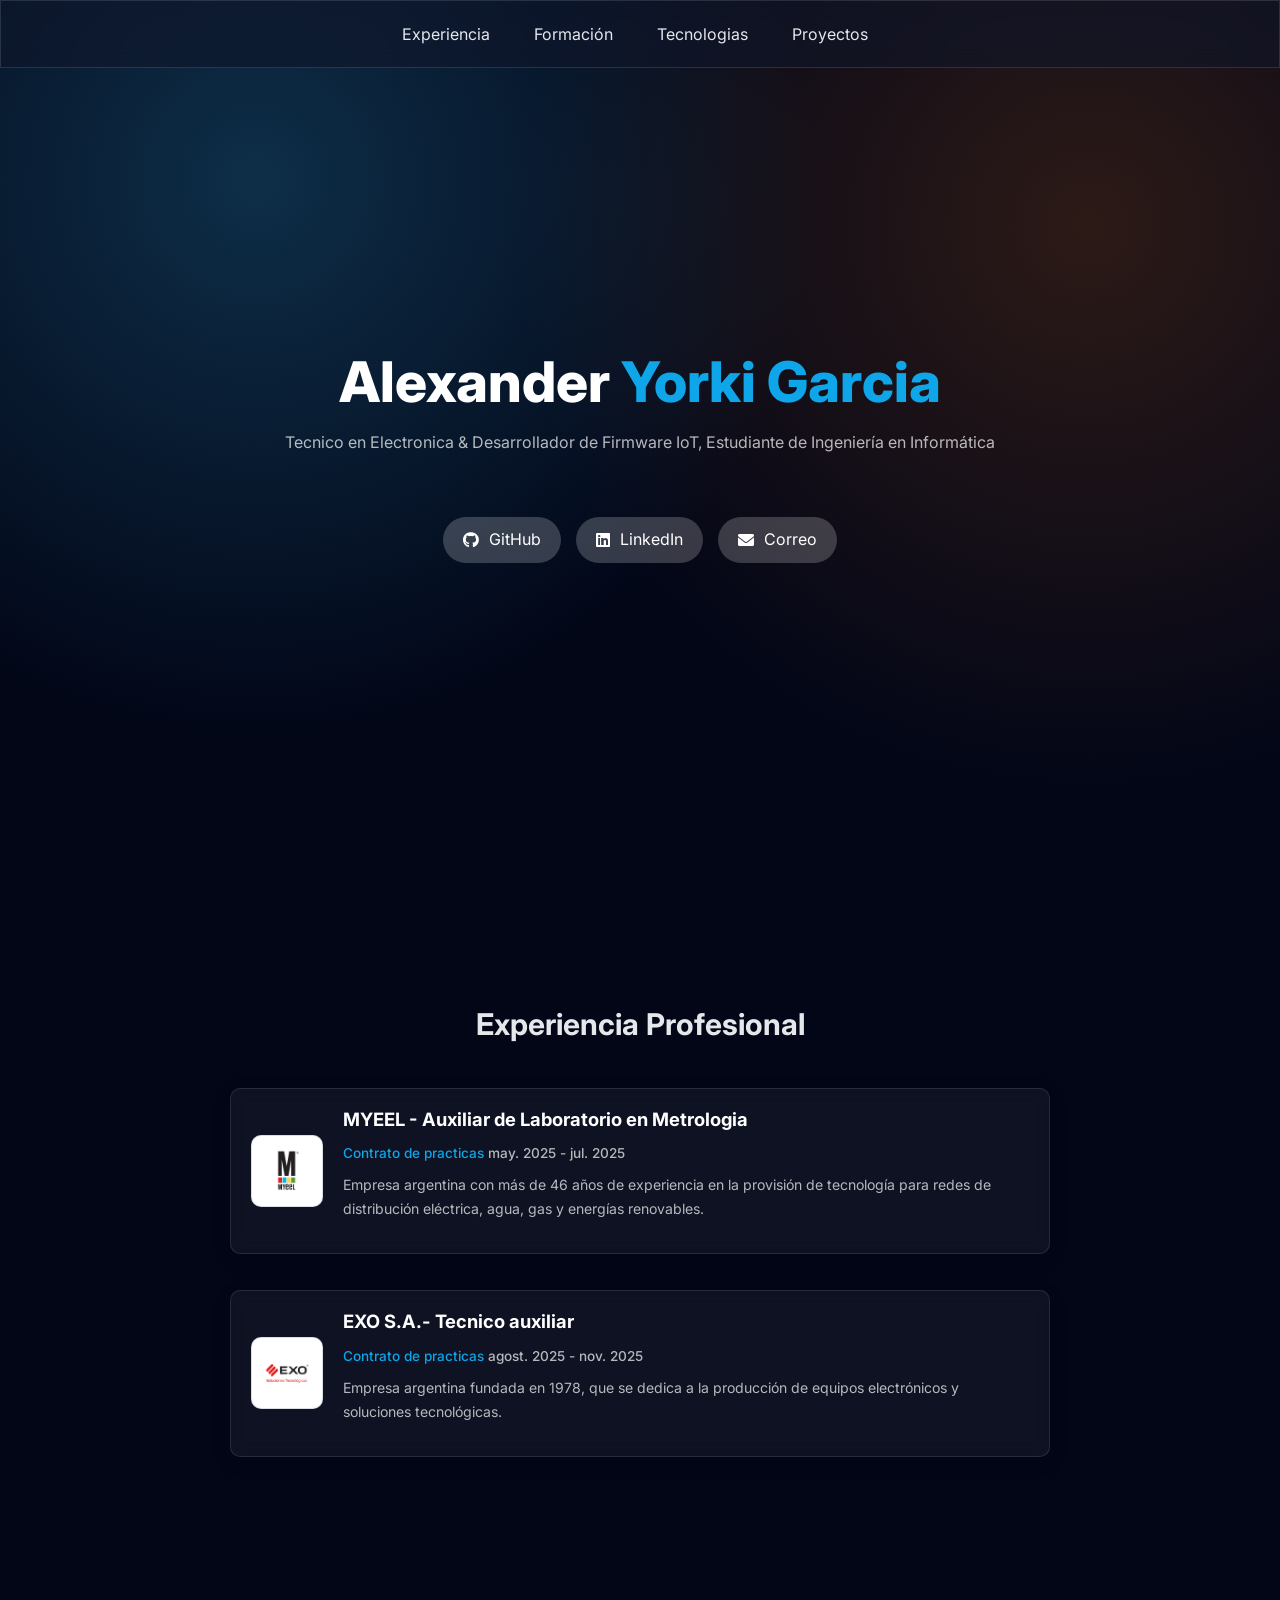
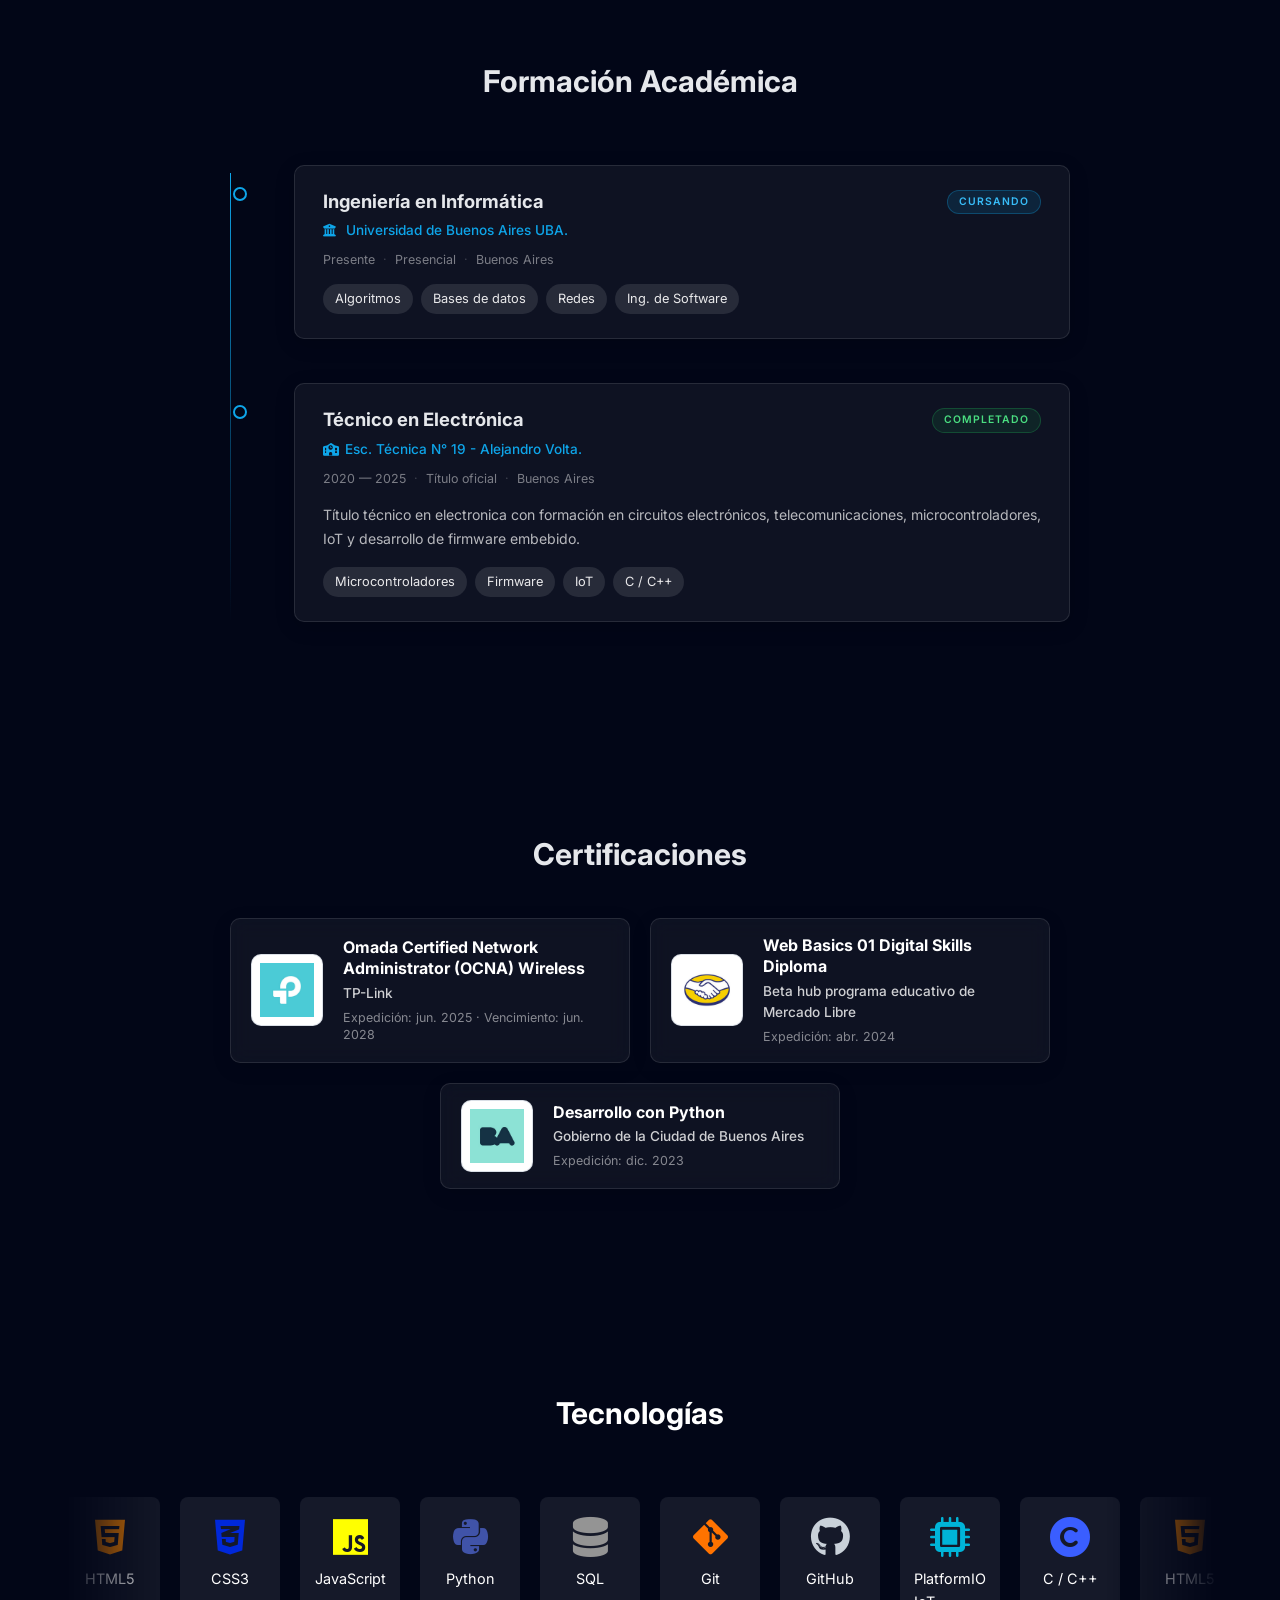
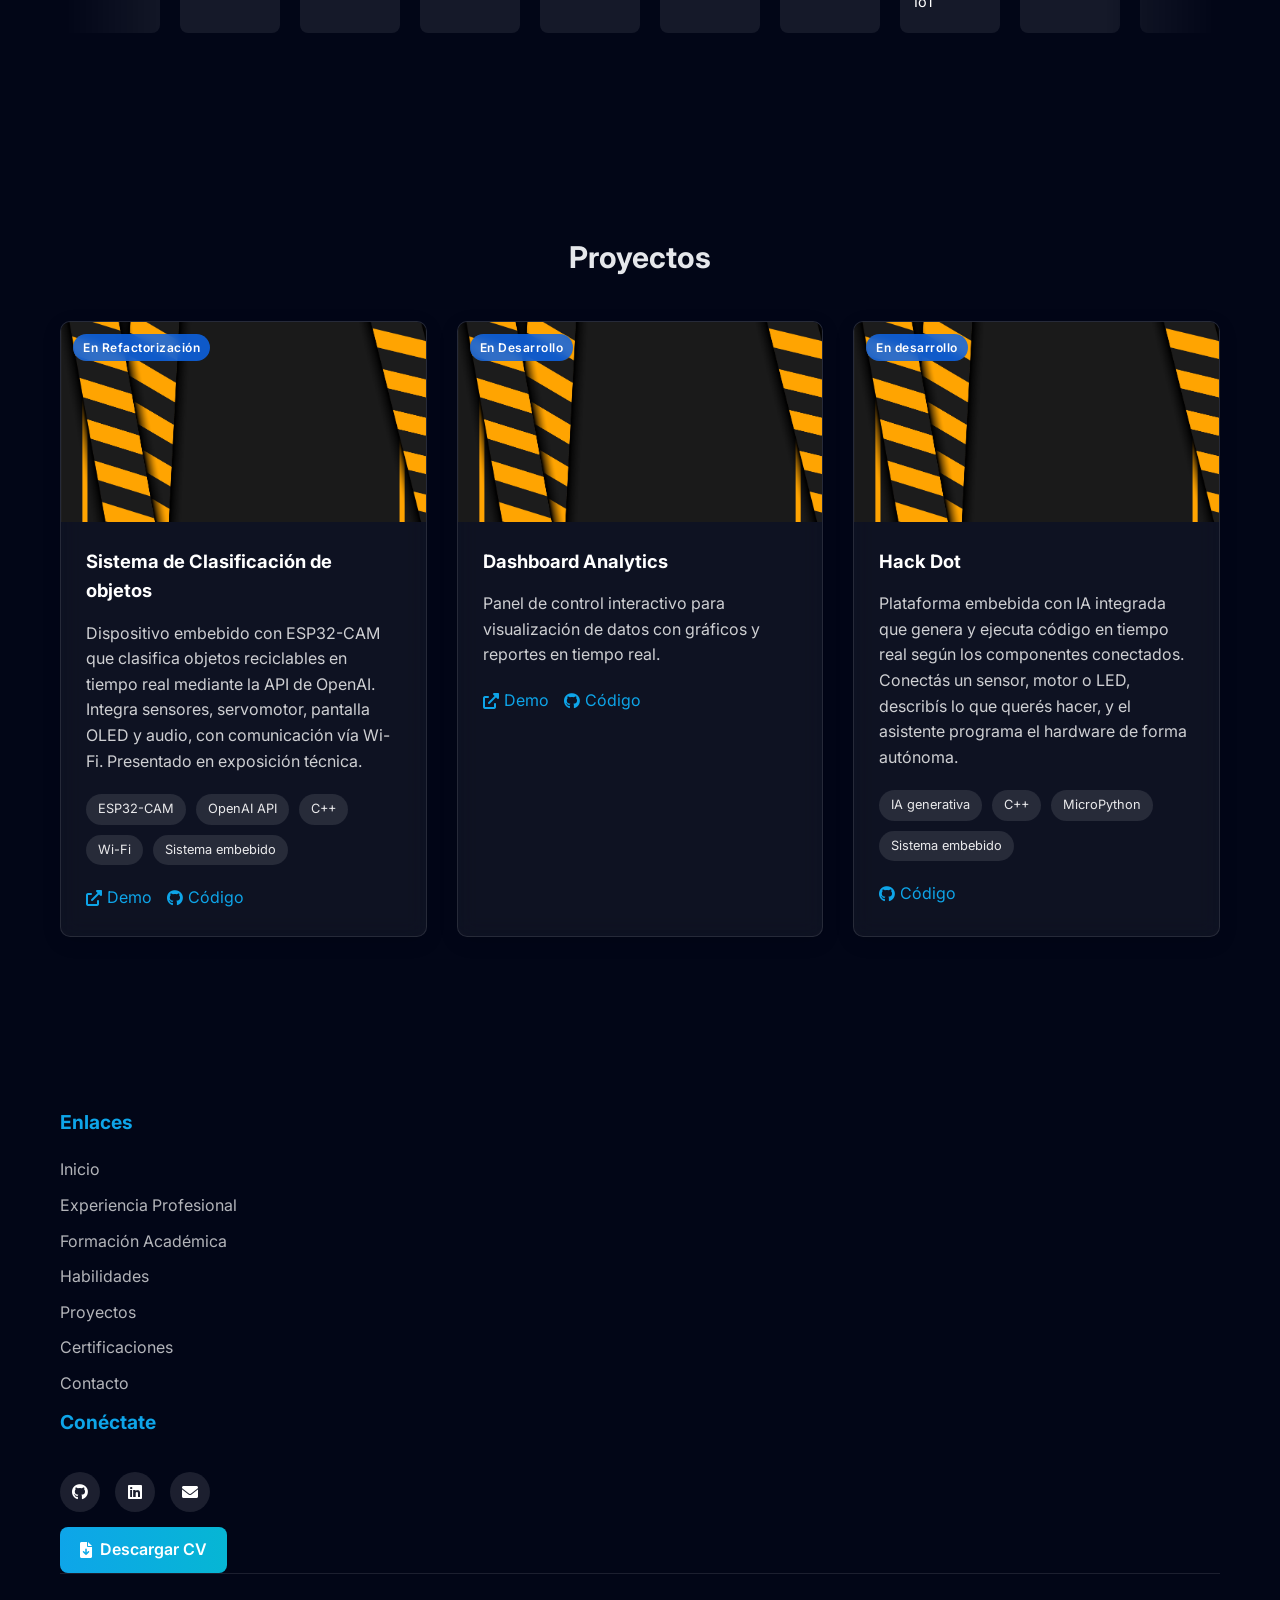
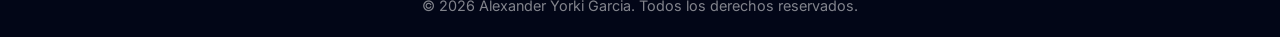
==== index.html @ 64f97de4 "Remove commented sections in index.html for cleaner code and improved readability." ====
<!DOCTYPE html>
<html lang="es">

<head>
  <meta charset="utf-8" />
  <meta name="viewport" content="width=device-width, initial-scale=1.0" />
  <title>Alexander Yorki Garcia</title>
  <link rel="stylesheet" href="css/Mein.css" />
  <link rel="stylesheet" href="css/normalize.css" />
  <link href="https://fonts.googleapis.com/css2?family=Inter:wght@300;400;500;600;700&family=JetBrains+Mono:wght@400;500;600&display=swap" rel="stylesheet">
  <link rel="stylesheet" href="https://cdnjs.cloudflare.com/ajax/libs/font-awesome/6.0.0/css/all.min.css">
  <meta name="google-site-verification" content="d2Z-5Xb4C2THT92jO-AqghuwB_zcx8GtLRvj6yb76KU" />

</head>

<script>
  function abrirModal(pdfUrl) {
    const modal = document.getElementById('certificado__modal');
    const iframe = document.getElementById('modal__iframe');
    iframe.src = pdfUrl;
    modal.classList.add('activo');
    document.body.style.overflow = 'hidden'; // evita scroll de fondo
  }

  function abrirModal(pdfUrl) {
  window.open(pdfUrl, '_blank');
}

  // Cerrar con la tecla Escape
  document.addEventListener('keydown', (e) => {
    if (e.key === 'Escape') cerrarModal();
  });
</script>

<body>
  <header>
    <nav class="botones-principales">
      <a href="#experiencia-profesional" class="bf" id="Bton2"><i class=""></i>Experiencia</a>
      <a href="#formacion-academica" class="bf" id="Bton2"><i class=""></i>Formación</a>
      <a href="#Tecnologias" class="bf" id="Bton3"><i class=""></i>Tecnologias</a>
      <a href="#proyectos" class="bf" id="Bton4"><i class=""></i>Proyectos</a>
    </nav>
  </header>

  <main>
    <section id="inicio">
      <div class="inicio__div">
        <h1 class="inicio__h1">
          Alexander<span style="color: #0ea5e9;"> Yorki Garcia</span>
        </h1>
        <p class="inicio__p">
          Tecnico en Electronica & Desarrollador de Firmware IoT, Estudiante de Ingeniería en Informática
        </p>
      </div>

      <div class="social">
        <a href="https://goo.su/quf7j1L" target="_blank" class="social-btn"><i class="fab fa-github"></i> GitHub</a>
        <a href="https://www.linkedin.com/in/alexanderyk?utm_source=share&utm_campaign=share_via&utm_content=profile&utm_medium=ios_app" target="_blank" class="social-btn"><i class="fab fa-linkedin"></i> LinkedIn</a>
        <a href="mailto:alexanderyorki@icloud.com" class="social-btn"><i class="fas fa-envelope"></i> Correo</a>
      </div>
    </section>

    <section id="experiencia-profesional" class="seccion">
      <div class="experiencia-profesional__div">
        <h2 class="experiencia-profesional__h2">Experiencia Profesional</h2>

        <div class="experiencia-profesional__cards">
          <article class="experiencia-profesional__card">
            <div class="experiencia-profesional__cardFoto">
              <img class="experiencia-profesional__cardImg" src="img/myeel_logo_vidriera_pyme.webp" alt="Logo de MYEEL">
            </div>
            <div class="experiencia-profesional__cardInfo">
              <h3 class="experiencia-profesional__cardNombre">MYEEL - Auxiliar de Laboratorio en Metrologia</h3>
              <p class="experiencia-profesional__cardFecha"><span style="color: #0ea5e9;">Contrato de practicas</span> may. 2025 - jul. 2025</p>
              <p class="experiencia-profesional__p"> Empresa argentina con más de 46 años de experiencia en la provisión de tecnología para redes de distribución eléctrica, agua, gas y energías renovables.</p>
            </div>
          </article>

          <article class="experiencia-profesional__card">
            <div class="experiencia-profesional__cardFoto">
              <img class="experiencia-profesional__cardImg" src="img/Exo.jpg" alt="Logo de EXO">
            </div>
            <div class="experiencia-profesional__cardInfo">
              <h3 class="experiencia-profesional__cardNombre">EXO S.A.- Tecnico auxiliar</h3>
              <p class="experiencia-profesional__cardFecha"><span style="color: #0ea5e9;">Contrato de practicas</span> agost. 2025 - nov. 2025</p>
              <p class="experiencia-profesional__p">Empresa argentina fundada en 1978, que se dedica a la producción de equipos electrónicos y soluciones tecnológicas.</p>
            </div>
          </article>
        </div>
      </div>
    </section>

    <!-- ── FORMACIÓN ACADÉMICA ── -->
    <section id="formacion-academica" class="seccion">
      <div class="container">
        <h2 class="formacion__h2">Formación Académica</h2>

        <div class="formacion__timeline">

          <article class="formacion__card">
            <div class="formacion__dot-col">
              <div class="formacion__dot"></div>
            </div>
            <div class="formacion__content">
              <div class="formacion__header">
                <h3 class="formacion__titulo">Ingeniería en Informática</h3>
                <span class="formacion__badge formacion__badge--cursando">Cursando</span>
              </div>
              <p class="formacion__institucion"><i class="fas fa-university"></i> Universidad de Buenos Aires UBA.</p>
              <div class="formacion__meta">
                <span>Presente</span>
                <span>Presencial</span>
                <span>Buenos Aires</span>
              </div>
  
              <div class="formacion__tags">
                <span class="tag">Algoritmos</span>
                <span class="tag">Bases de datos</span>
                <span class="tag">Redes</span>
                <span class="tag">Ing. de Software</span>
              </div>
            </div>
          </article>

          <article class="formacion__card">
            <div class="formacion__dot-col">
              <div class="formacion__dot"></div>
            </div>
            <div class="formacion__content">
              <div class="formacion__header">
                <h3 class="formacion__titulo">Técnico en Electrónica</h3>
                <span class="formacion__badge formacion__badge--completado">Completado</span>
              </div>
              <p class="formacion__institucion"><i class="fas fa-school"></i>Esc. Técnica N° 19 - Alejandro Volta.</p>
              <div class="formacion__meta">
                <span>2020 — 2025</span>
                <span>Título oficial</span>
                <span>Buenos Aires</span>
              </div>
              <p class="formacion__descripcion">
                Título técnico en electronica con formación en circuitos electrónicos, telecomunicaciones, microcontroladores, IoT y desarrollo de firmware embebido.
              </p>
              <div class="formacion__tags">
                <span class="tag">Microcontroladores</span>
                <span class="tag">Firmware</span>
                <span class="tag">IoT</span>
                <span class="tag">C / C++</span>
              </div>
            </div>
          </article>

        </div>
      </div>
    </section>
    
<section id="certificaciones" class="seccion">
  <div class="container">
    <h2 class="certificaciones__h2">Certificaciones</h2>
    <div class="certificaciones__cards">

      <article id="certificacion__card-1" class="certificaciones__card" onclick="abrirModal('pdfs/Omada_Certificate_Template_A4_OCNA_Wireless_Alexander_Yorki_Garcia.pdf')">
        <div class="certificacion__overlay">
          <span>Ver certificado</span>
        </div>
        <div class="certificacion__cardFoto">
          <img class="certificaciones__cardImg" src="pngs\tp-link.png" alt="Logo TP-Link">
          
        </div>
        <div class="certificaciones__contenido">
          <h3>Omada Certified Network Administrator (OCNA) Wireless</h3>
          <p>TP-Link</p>
          <span>Expedición: jun. 2025 · Vencimiento: jun. 2028</span>
        </div>
      </article>

      <article id="certificacion__card-2" class="certificaciones__card" onclick="abrirModal('pdfs/Alexander_Yorki_Garcia.pdf')">
        <div class="certificacion__overlay">
          <span>Ver certificado</span>
        </div>
        
        <div class="certificacion__cardFoto">
          <img class="certificaciones__cardImg" src="pngs\mercado-libre-argentina.png" alt="Logo de Mercado Libre">
          
        </div>
        <div class="certificaciones__contenido">
          <h3>Web Basics 01 Digital Skills Diploma</h3>
          <p>Beta hub programa educativo de Mercado Libre</p>
          <span>Expedición: abr. 2024</span>
        </div>
      </article>

      <article id="certificacion__card-3" class="certificaciones__card" onclick="abrirModal('pdfs/Certificado_AP.pdf')">
        <div class="certificacion__overlay">
          <span>Ver certificado</span>
        </div>
        <div class="certificacion__cardFoto" >
          <img class="certificaciones__cardImg" src="pngs\buenos-aires-city-government.png" alt="Logo de Mercado Libre">
        </div>
        <div class="certificaciones__contenido">
          <h3>Desarrollo con Python</h3>
          <p>Gobierno de la Ciudad de Buenos Aires</p>
          <span>Expedición: dic. 2023</span>
        </div>
      </article>

    </div>
  </div>
</section>

<div id="certificado__modal" class="modal" onclick="cerrarModal(event)">
  <div class="modal__contenido">
    <button class="modal__cerrar" onclick="cerrarModal()">✕</button>
    <iframe id="modal__iframe" src="" frameborder="0"></iframe>
  </div>
</div>


<section id="Tecnologias" class="seccion">
  <div class="contenedor-Habilidades">
    <div class="div_h2">
      <h2 class="Habilidades_h2">Tecnologías</h2>
    </div>
    <div class="skills-track-wrapper">
      <div class="skills-container-items">

        <div class="skill-item"><i class="fab fa-html5" id="HTML5"></i><span>HTML5</span></div>
        <div class="skill-item"><i class="fab fa-css3-alt" id="CSS"></i><span>CSS3</span></div>
        <div class="skill-item"><i class="fab fa-js" id="JS"></i><span>JavaScript</span></div>
        <div class="skill-item"><i class="fab fa-python" id="PY"></i><span>Python</span></div>
        <div class="skill-item"><i class="fas fa-database" id="SQL"></i><span>SQL</span></div>
        <div class="skill-item"><i class="fab fa-git-alt" id="GIT"></i><span>Git</span></div>
        <div class="skill-item"><i class="fab fa-github" id="GITH"></i><span>GitHub</span></div>
        <div class="skill-item"><i class="fas fa-microchip" id="ARD"></i><span>PlatformIO IoT</span></div>
        <div class="skill-item"><i class="fas fa-copyright" id="C"></i><span>C / C++</span></div>

        <div class="skill-item"><i class="fab fa-html5" id="HTML5-2"></i><span>HTML5</span></div>
        <div class="skill-item"><i class="fab fa-css3-alt" id="CSS-2"></i><span>CSS3</span></div>
        <div class="skill-item"><i class="fab fa-js" id="JS-2"></i><span>JavaScript</span></div>
        <div class="skill-item"><i class="fab fa-python" id="PY-2"></i><span>Python</span></div>
        <div class="skill-item"><i class="fas fa-database" id="SQL-2"></i><span>SQL</span></div>
        <div class="skill-item"><i class="fab fa-git-alt" id="GIT-2"></i><span>Git</span></div>
        <div class="skill-item"><i class="fab fa-github" id="GITH-2"></i><span>GitHub</span></div>
        <div class="skill-item"><i class="fas fa-microchip" id="ARD-2"></i><span>PlatformIO IoT</span></div>
        <div class="skill-item"><i class="fas fa-copyright" id="C-2"></i><span>C / C++</span></div>

      </div>
    </div>
  </div>
</section>

    <section id="proyectos" class="seccion">
      <div class="container">
        <h2 class="proyectos-h2">Proyectos</h2>
        <div class="proyectos-container">
          <article class="proyecto">
            <div class="proyecto-img"><img src="img\25115.jpg" alt="Proyecto 1"><span class="proyecto-badge">En Refactorización</span></div>
            
            <div class="proyecto-content">
              <h3>Sistema de Clasificación de objetos </h3>
              <p>Dispositivo embebido con ESP32-CAM que clasifica objetos reciclables 
                en tiempo real mediante la API de OpenAI. Integra sensores, servomotor, 
                pantalla OLED y audio, con comunicación vía Wi-Fi.
                Presentado en exposición técnica.</p>
                <div class="proyecto-tags">
                  <span class="tag">ESP32-CAM</span>
                  <span class="tag">OpenAI API</span>
                  <span class="tag">C++</span>
                  <span class="tag">Wi-Fi</span>
                  <span class="tag">Sistema embebido</span>
                </div>
              <div class="proyecto-links">
                <a href="#" class="proyecto-link"><i class="fas fa-external-link-alt"></i> Demo</a>
                <a href="#" class="proyecto-link"><i class="fab fa-github"></i> Código</a>
              </div>
            </div>
          </article>

          <article class="proyecto">
            <div class="proyecto-img"><img src="img\25115.jpg" alt="Proyecto 2"><span class="proyecto-badge">En Desarrollo</span></div>
            <div class="proyecto-content">
              <h3>Dashboard Analytics</h3>
              <p>Panel de control interactivo para visualización de datos con gráficos y reportes en tiempo real.</p>
              <div class="proyecto-links">
                <a href="#" class="proyecto-link"><i class="fas fa-external-link-alt"></i> Demo</a>
                <a href="#" class="proyecto-link"><i class="fab fa-github"></i> Código</a>
              </div>
            </div>
          </article>

          <article class="proyecto">
            <div class="proyecto-img">
              <img src="img\25115.jpg" alt="Hacker Dot">
              <span class="proyecto-badge">En desarrollo</span>
            </div>
            <div class="proyecto-content">
              <h3>Hack Dot</h3>
              <p>Plataforma embebida con IA integrada que genera y ejecuta código en tiempo real 
                según los componentes conectados. Conectás un sensor, motor o LED, describís lo 
                que querés hacer, y el asistente programa el hardware de forma autónoma.</p>
              <div class="proyecto-tags">
                <span class="tag">IA generativa</span>
                <span class="tag">C++</span>
                <span class="tag">MicroPython</span>
                <span class="tag">Sistema embebido</span>
              </div>
              <div class="proyecto-links">
                <a href="#" class="proyecto-link"><i class="fab fa-github"></i> Código</a>
              </div>
            </div>
          </article>
        </div>
      </div>
    </section>

    
  </main>

  <footer>
    <div class="container">
      <div class="footer-content">
  
  
        <div class="footer-links">
          <h4>Enlaces</h4>
          <ul>
            <li><a href="#inicio">Inicio</a></li>
            <li><a href="#experiencia-profesional">Experiencia Profesional</a></li>
            <li><a href="#formacion-academica">Formación Académica</a></li>
            <li><a href="#Habilidades">Habilidades</a></li>
            <li><a href="#proyectos">Proyectos</a></li>
            <li><a href="#certificaciones">Certificaciones</a></li>
            <li><a href="#contacto">Contacto</a></li>
          </ul>
        </div>
  
        <div class="footer-social">
          <h4>Conéctate</h4>
          <div class="social-icons">
            <a href="https://goo.su/quf7j1L" target="_blank" title="GitHub">
              <i class="fab fa-github"></i>
            </a>
            <a href="https://www.linkedin.com/in/alexanderyk?utm_source=share&utm_campaign=share_via&utm_content=profile&utm_medium=ios_app" target="_blank" title="LinkedIn">
              <i class="fab fa-linkedin"></i>
            </a>
            <a href="mailto:alexanderyorki@icloud.com" title="Correo">
              <i class="fas fa-envelope"></i>
            </a>
          </div>
          <a href="https://drive.google.com/file/d/1n2QktYLV5cHJup2QIMuU_3jnwhBf7nfP/view?usp=sharing" target="_blank" class="footer-cv-btn">
            <i class="fas fa-file-download"></i> Descargar CV
          </a>
        </div>
  
      </div>
      
  
      <div class="footer-bottom">
        <p>
          &copy; <span id="current-year"></span> Alexander Yorki Garcia. 
          Todos los derechos reservados.
        </p>
      </div>
    </div>
  </footer>
  
  <script>
    document.getElementById('current-year').textContent = new Date().getFullYear();
  </script>
---- css/Mein.css ----
@import url('General.css');
@import url('botonesP.css');
@import url('header.css');
@import url('Inicio.css');
@import url('ExperienciaProfesional.css');
@import url('FormacionAcademica.css');
@import url('Habilidades.css');
@import url('Proyectos.css');
@import url('Contacto.css');
@import url('footer.css');
@import url('Certificaciones.css');
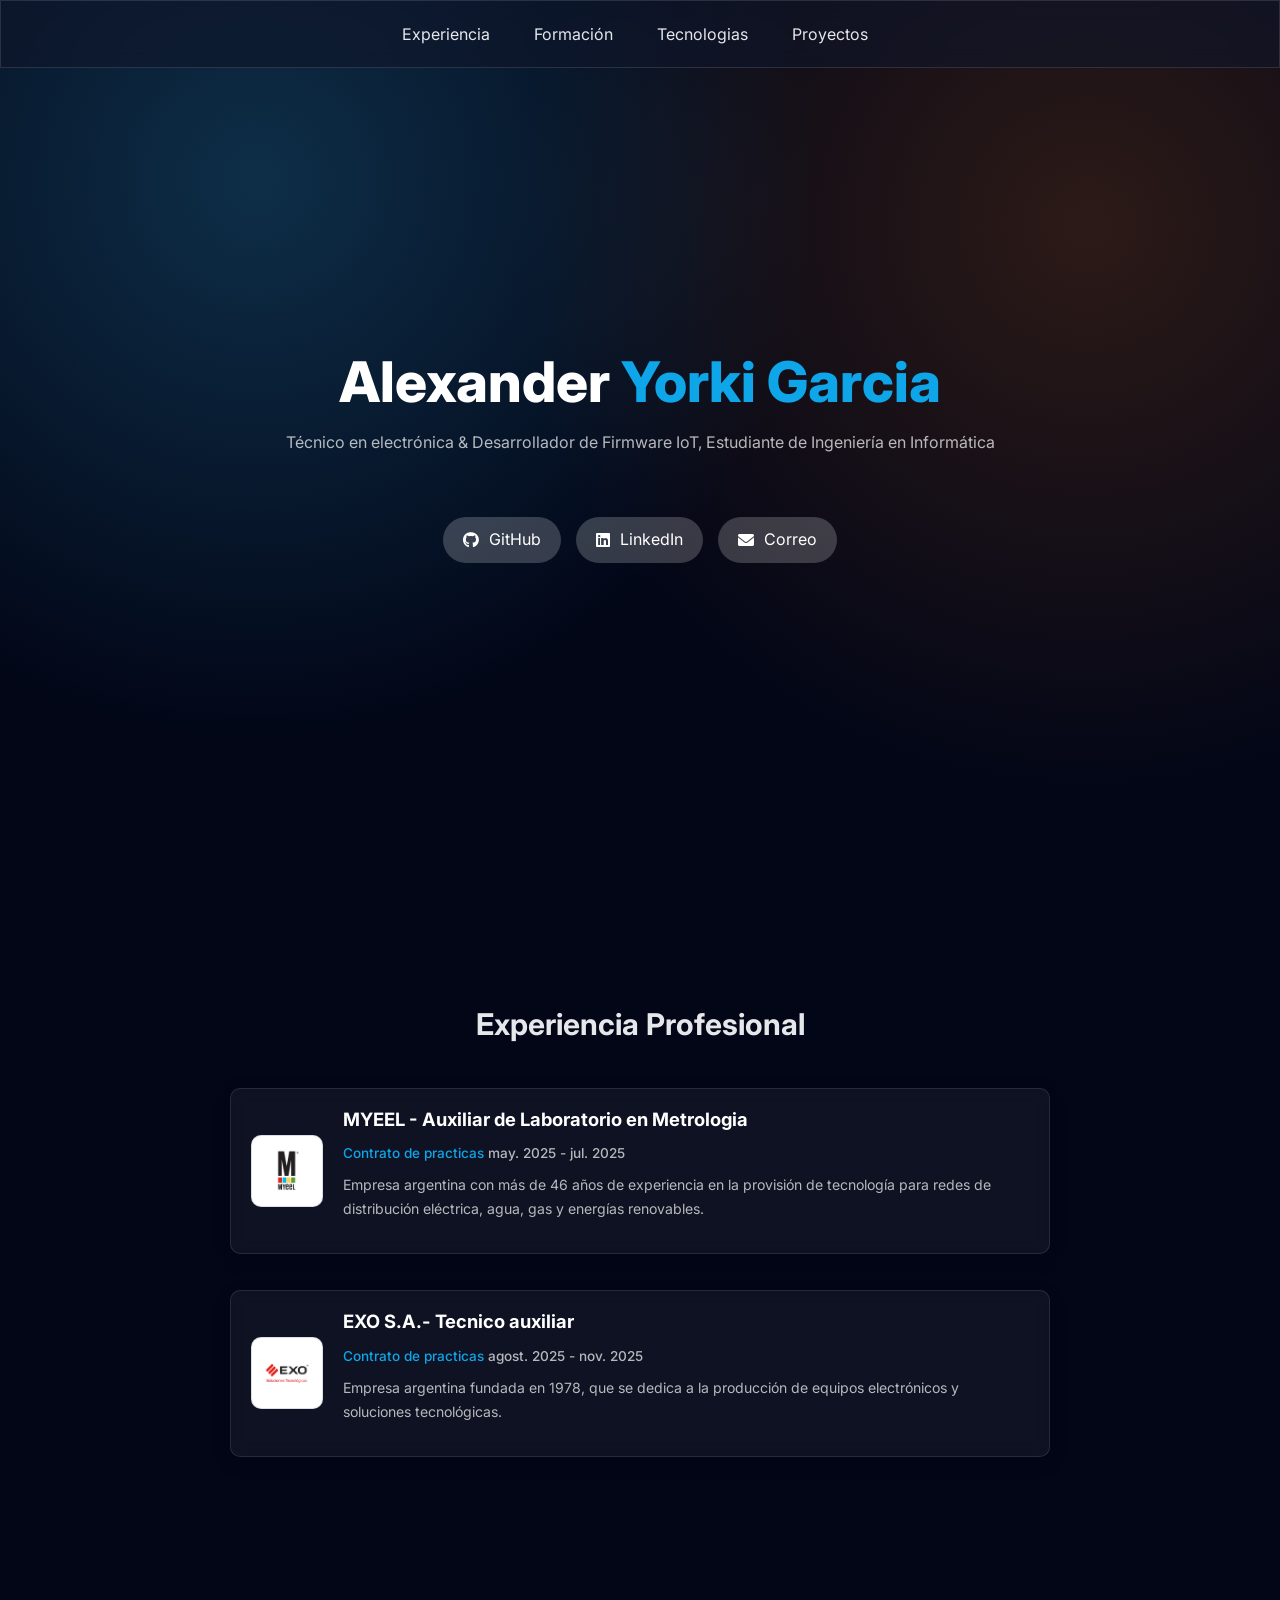
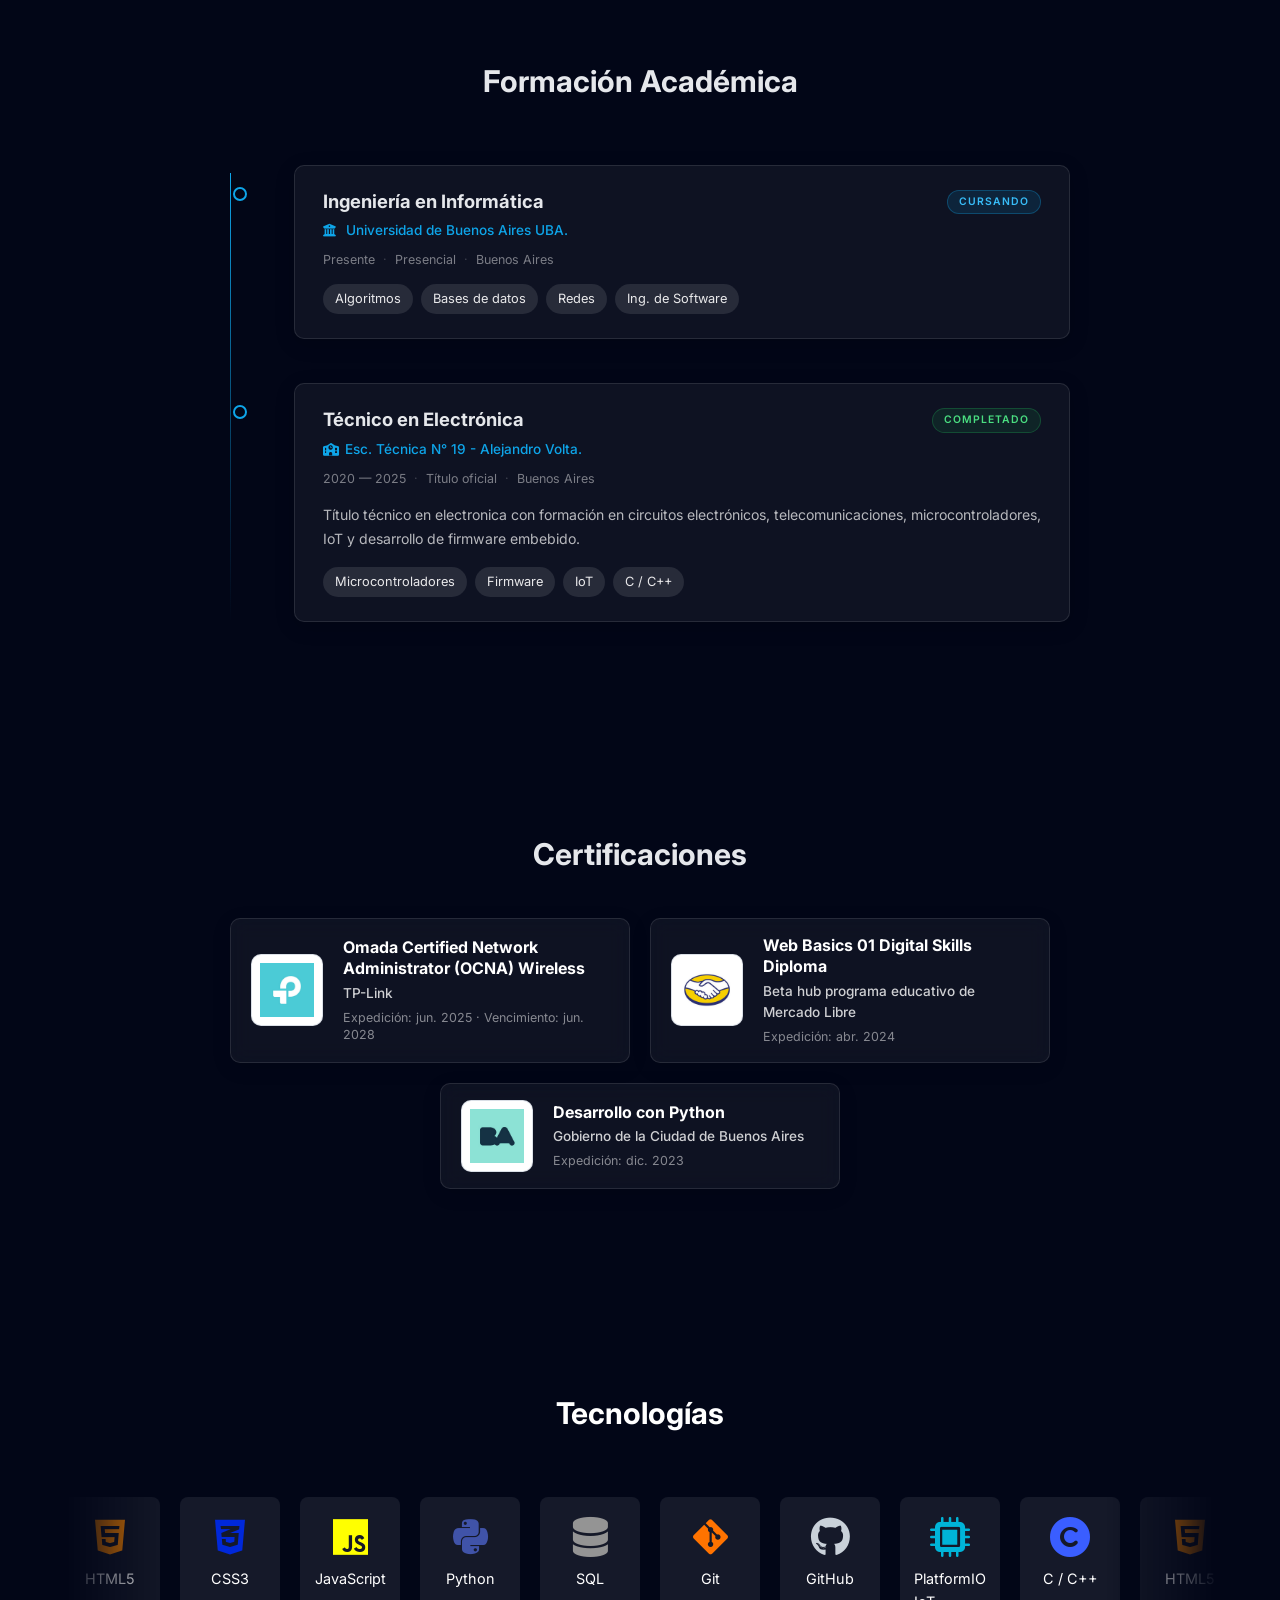
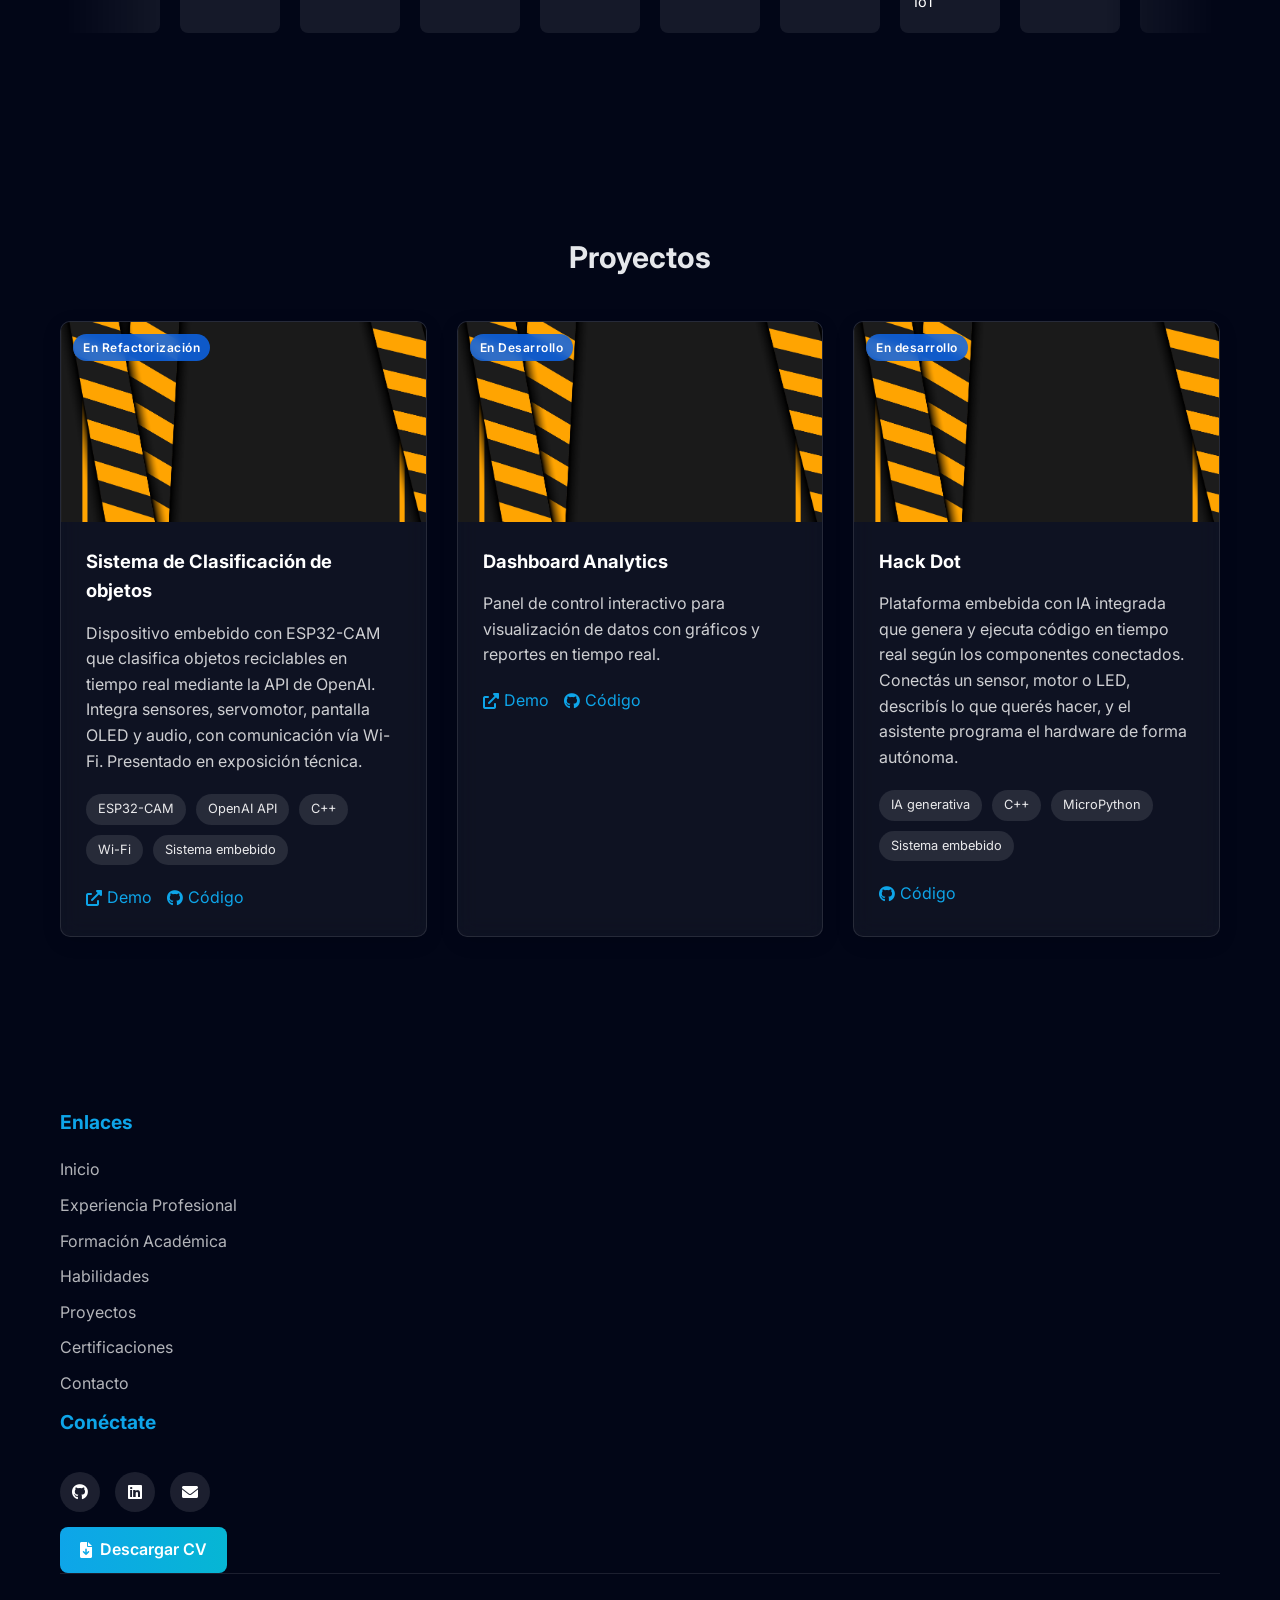
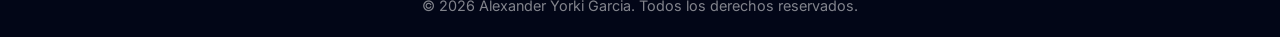
==== commit 1ef22e53: "Correct spelling of "Técnico" and "electrónica" in index.html for improved accuracy and professional" ====
--- a/index.html
+++ b/index.html
@@ -49,7 +49,7 @@
           Alexander<span style="color: #0ea5e9;"> Yorki Garcia</span>
         </h1>
         <p class="inicio__p">
-          Tecnico en Electronica & Desarrollador de Firmware IoT, Estudiante de Ingeniería en Informática
+          Técnico en electrónica & Desarrollador de Firmware IoT, Estudiante de Ingeniería en Informática
         </p>
       </div>
 
@@ -90,7 +90,6 @@
       </div>
     </section>
 
-    <!-- ── FORMACIÓN ACADÉMICA ── -->
     <section id="formacion-academica" class="seccion">
       <div class="container">
         <h2 class="formacion__h2">Formación Académica</h2>
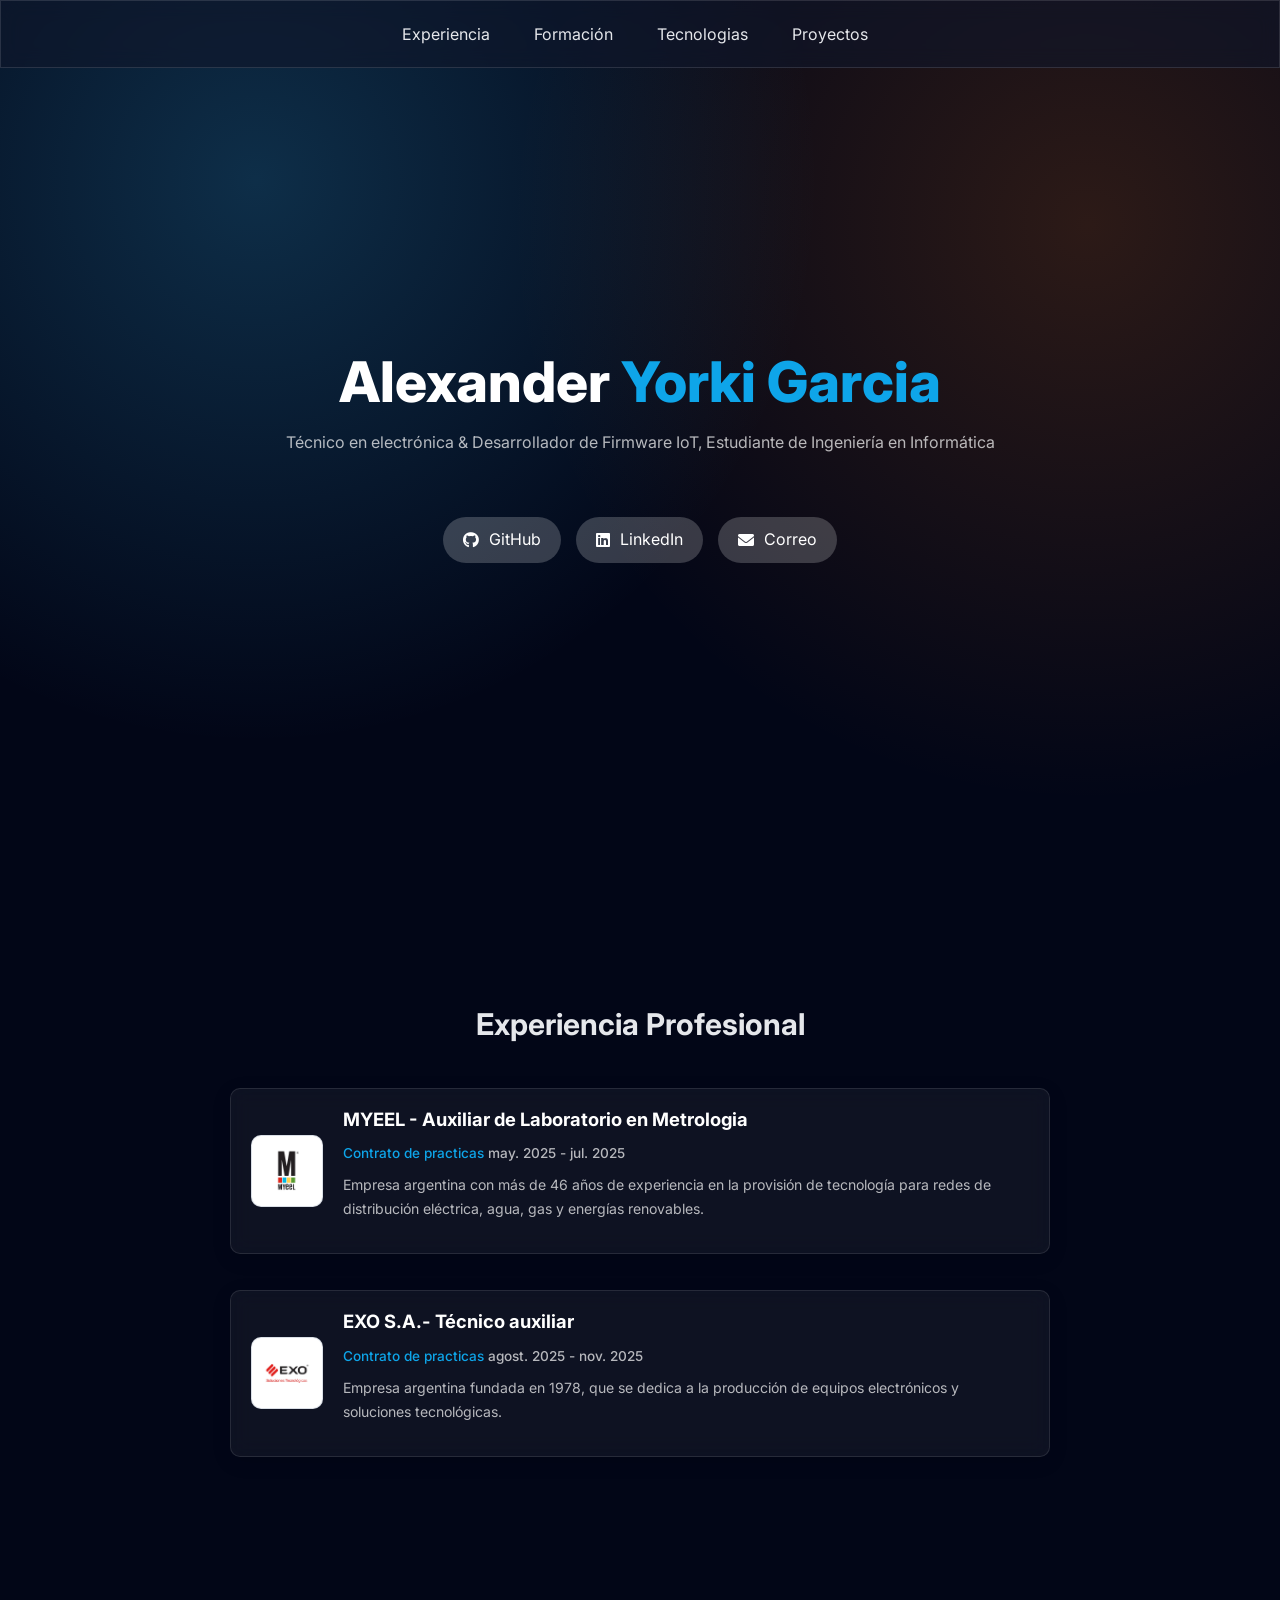
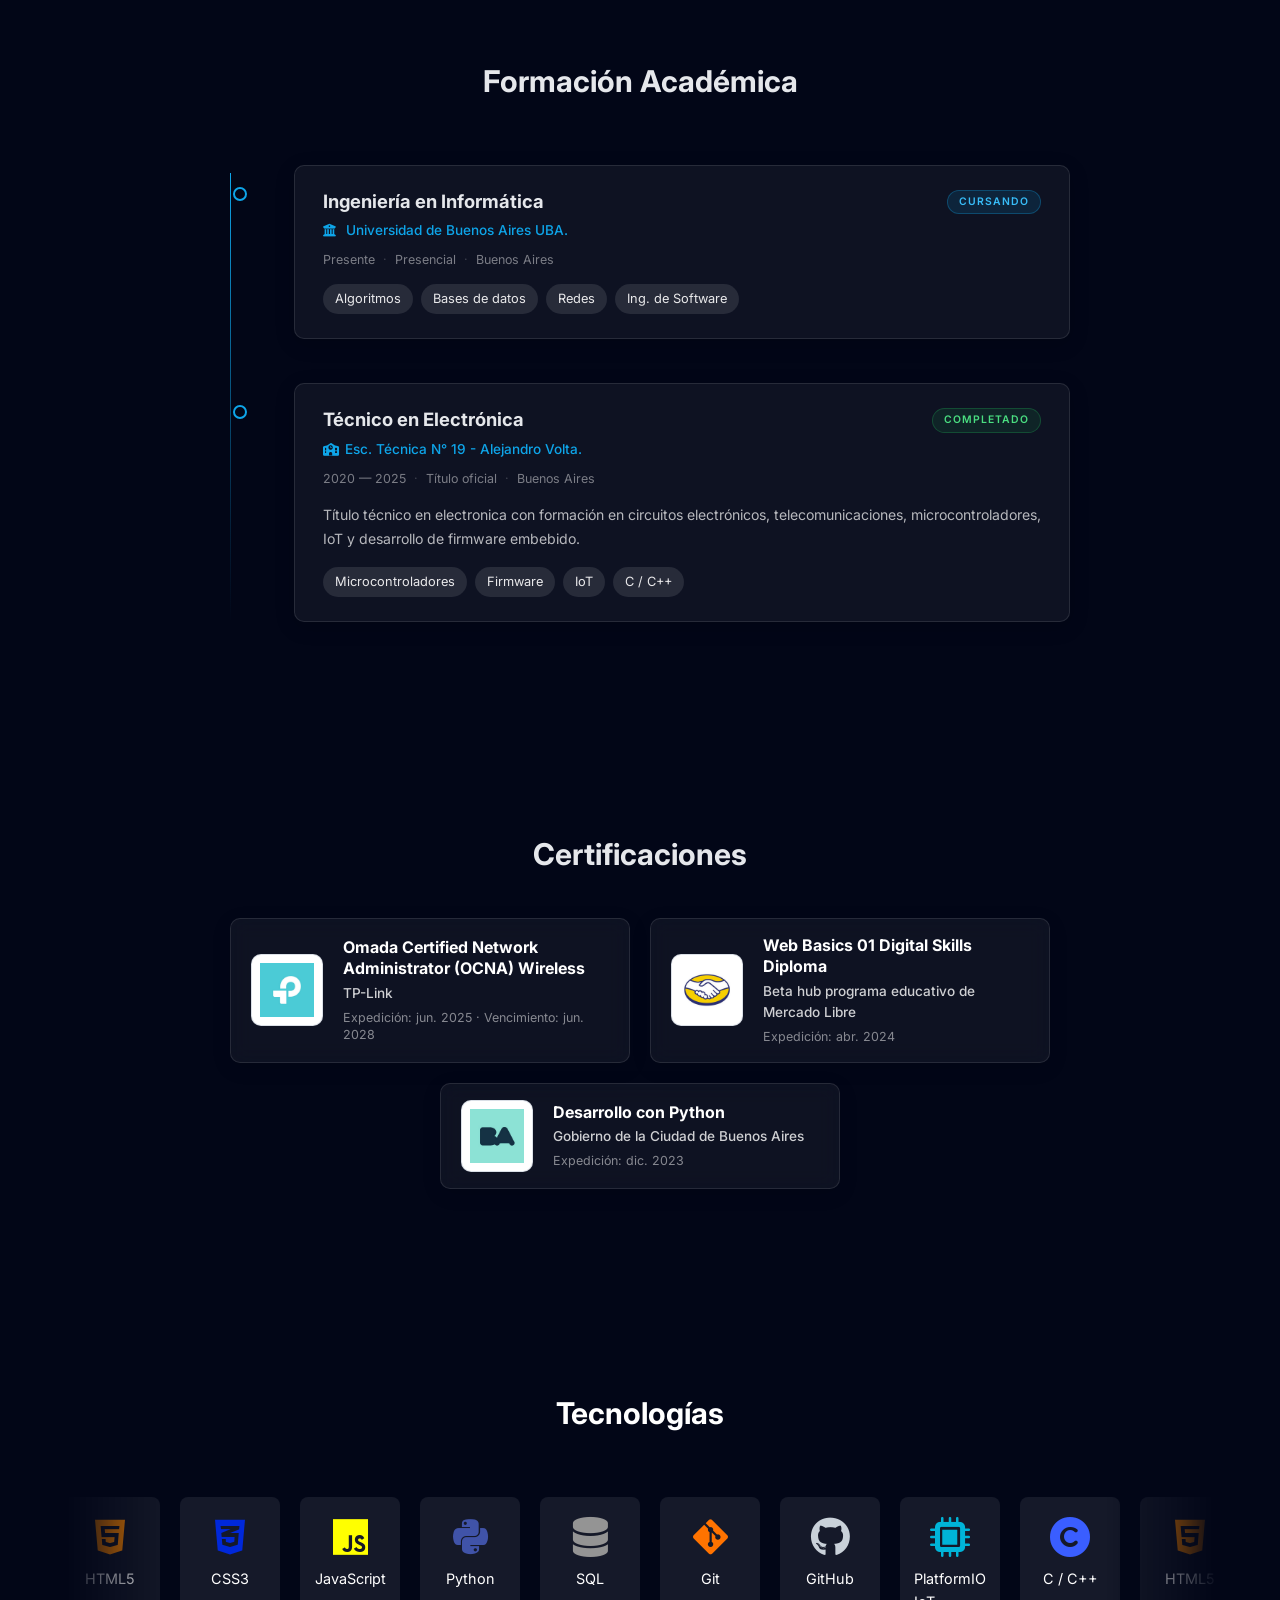
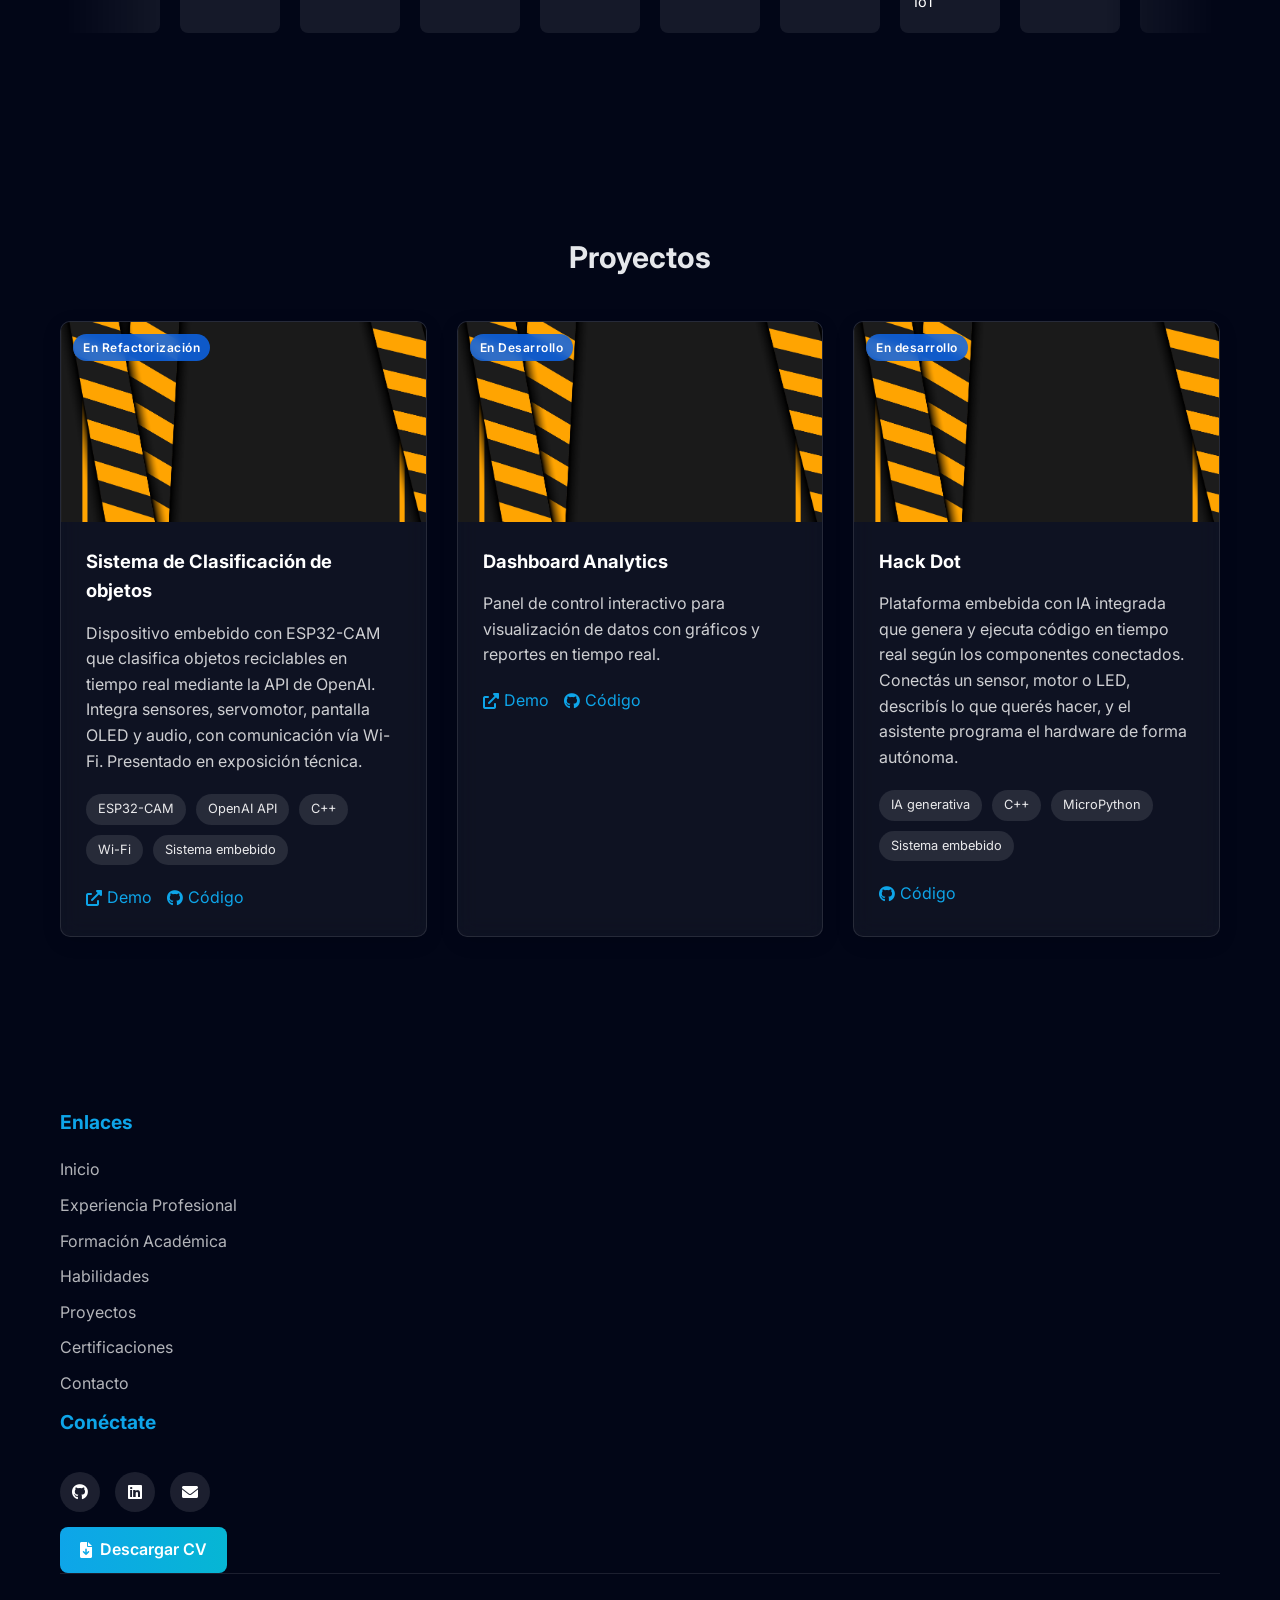
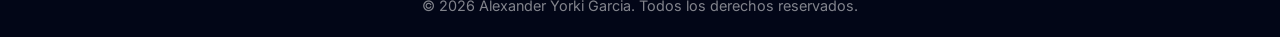
==== commit 10b744c0: "Correct spelling of "Técnico auxiliar" in index.html for consistency and professionalism." ====
--- a/index.html
+++ b/index.html
@@ -81,7 +81,7 @@
               <img class="experiencia-profesional__cardImg" src="img/Exo.jpg" alt="Logo de EXO">
             </div>
             <div class="experiencia-profesional__cardInfo">
-              <h3 class="experiencia-profesional__cardNombre">EXO S.A.- Tecnico auxiliar</h3>
+              <h3 class="experiencia-profesional__cardNombre">EXO S.A.- Técnico auxiliar</h3>
               <p class="experiencia-profesional__cardFecha"><span style="color: #0ea5e9;">Contrato de practicas</span> agost. 2025 - nov. 2025</p>
               <p class="experiencia-profesional__p">Empresa argentina fundada en 1978, que se dedica a la producción de equipos electrónicos y soluciones tecnológicas.</p>
             </div>
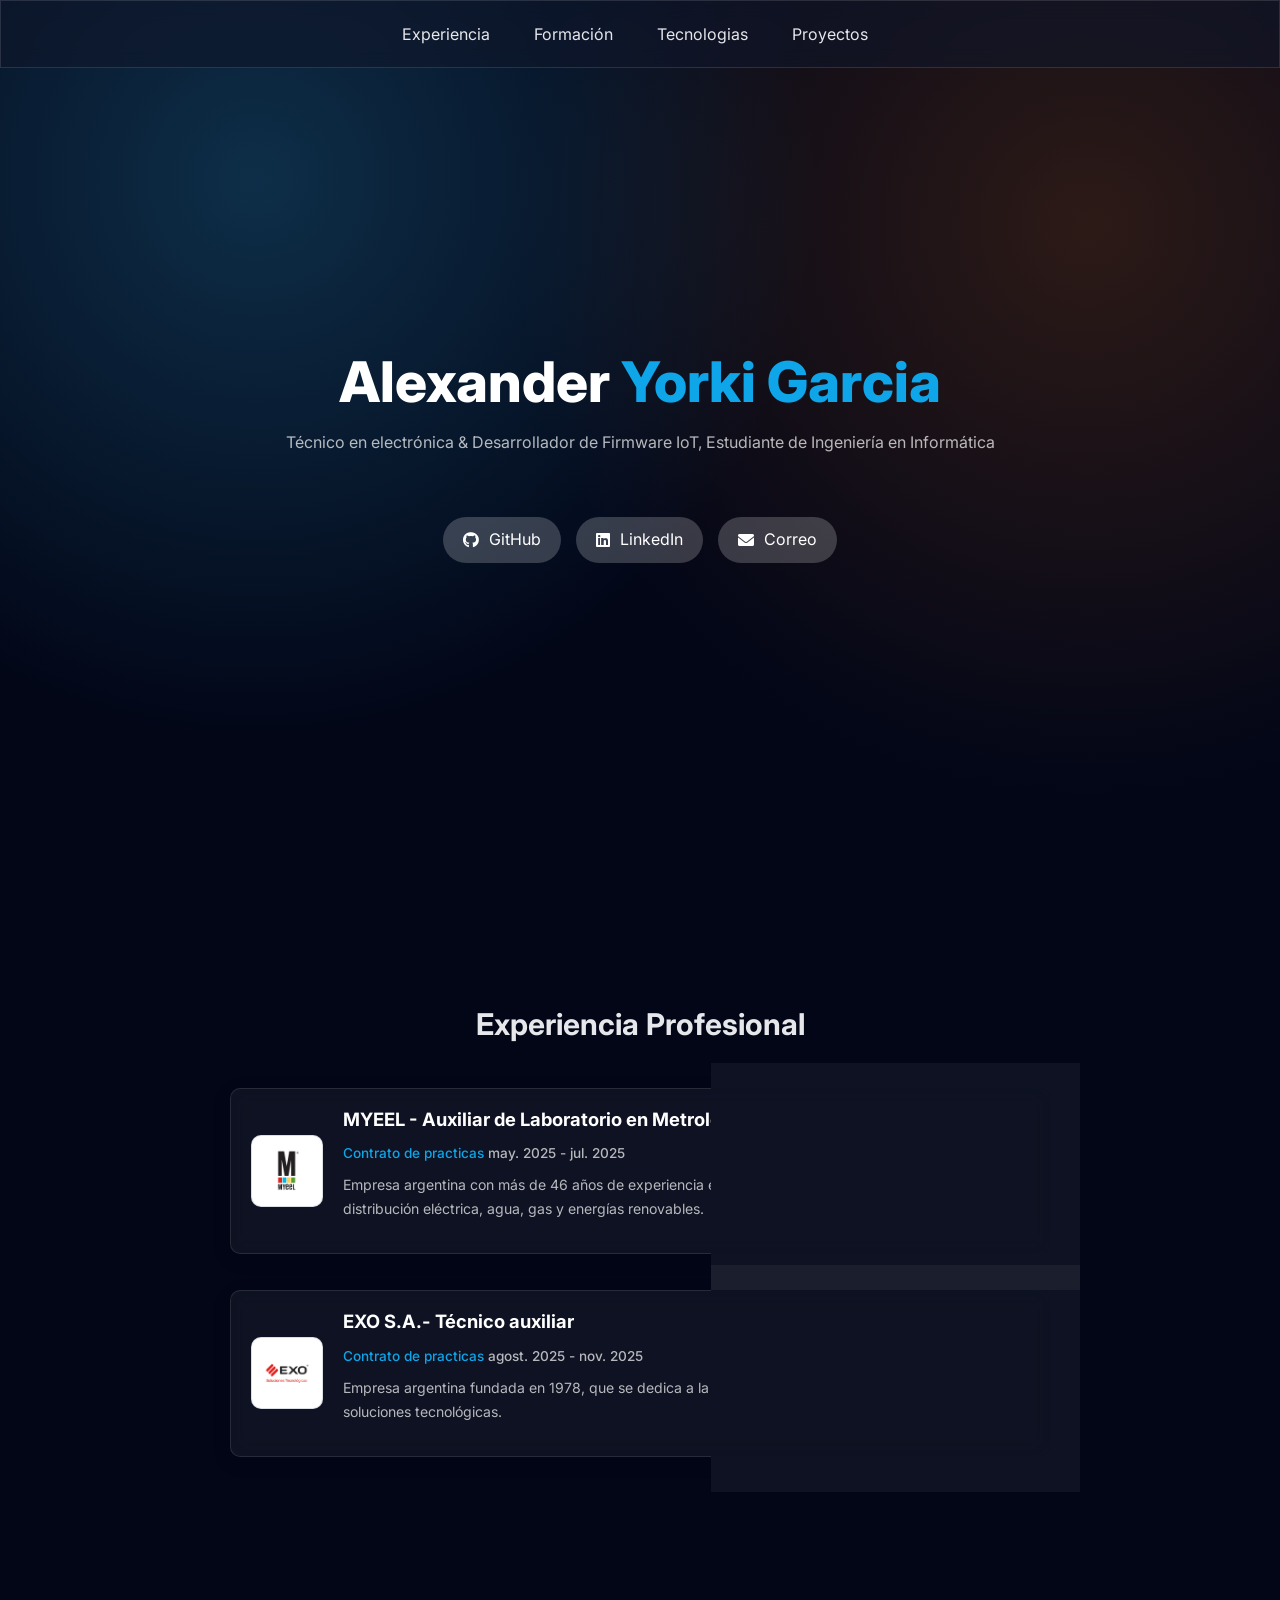
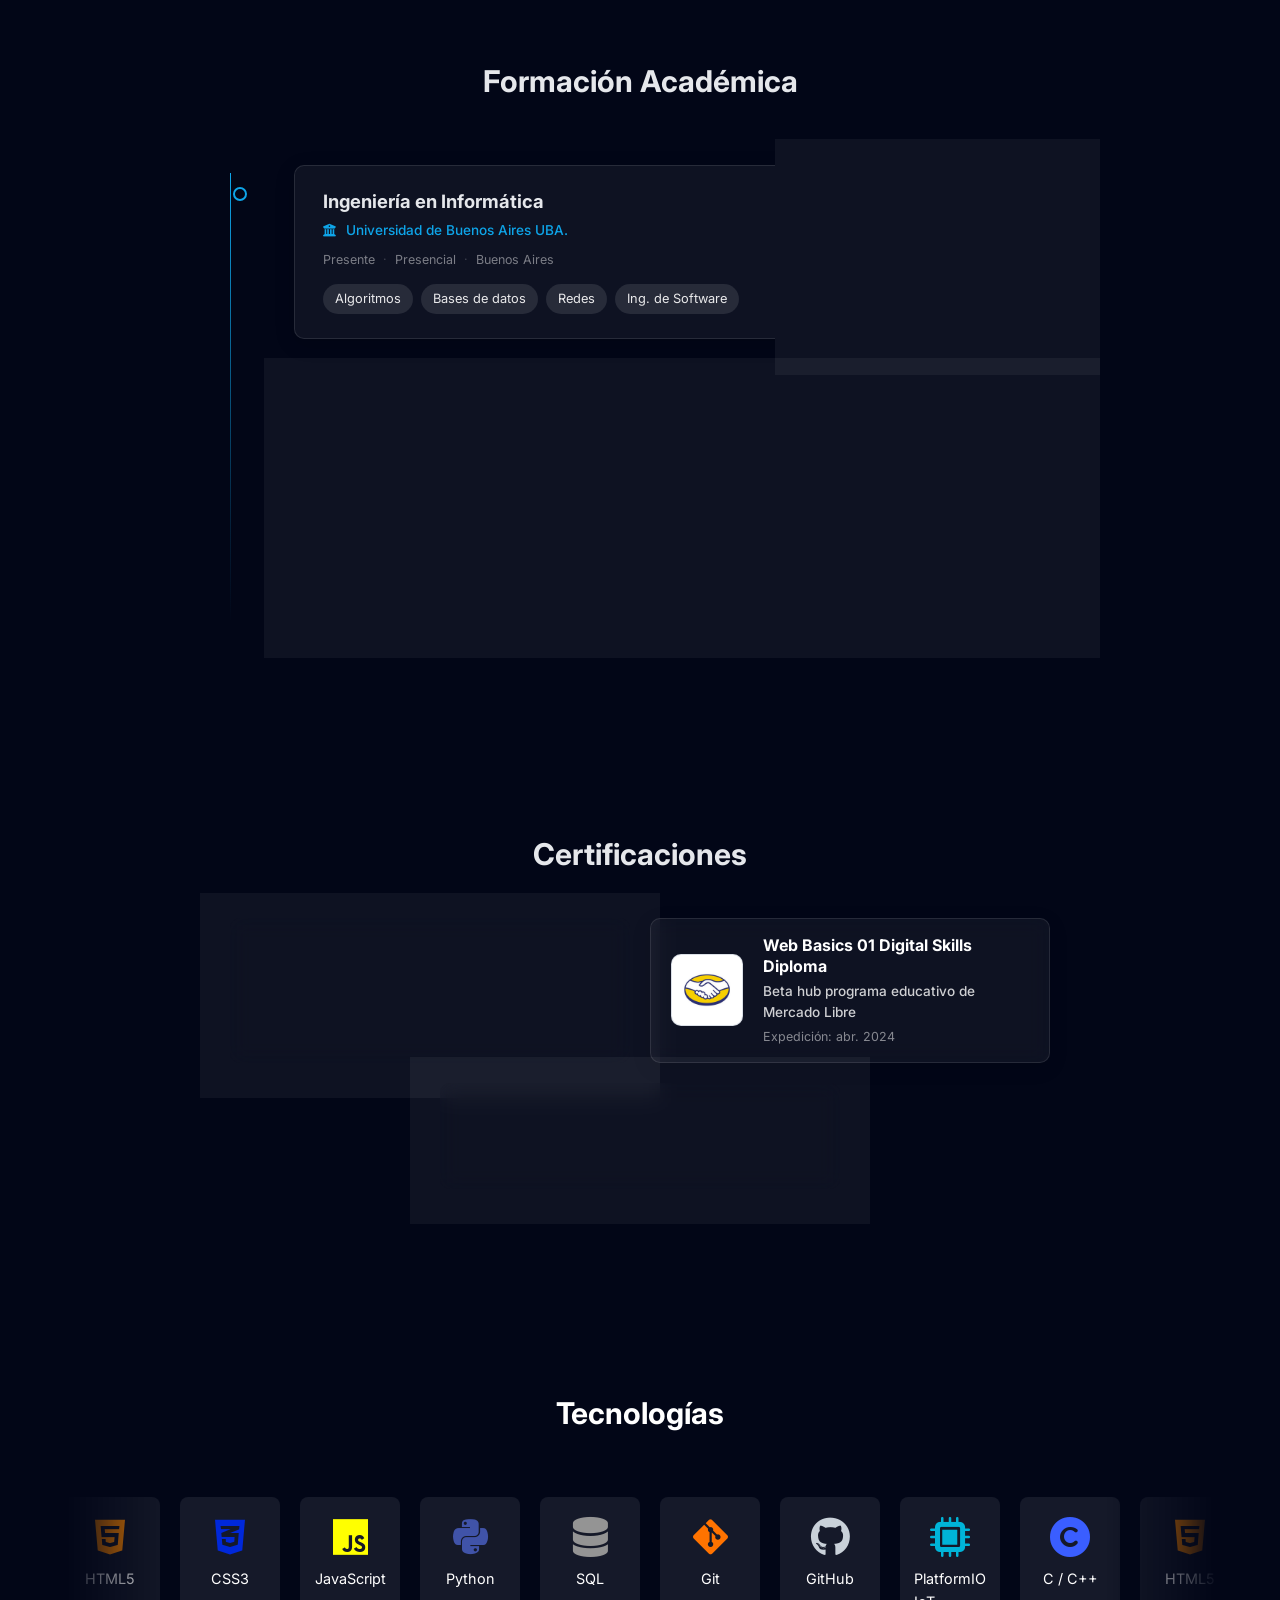
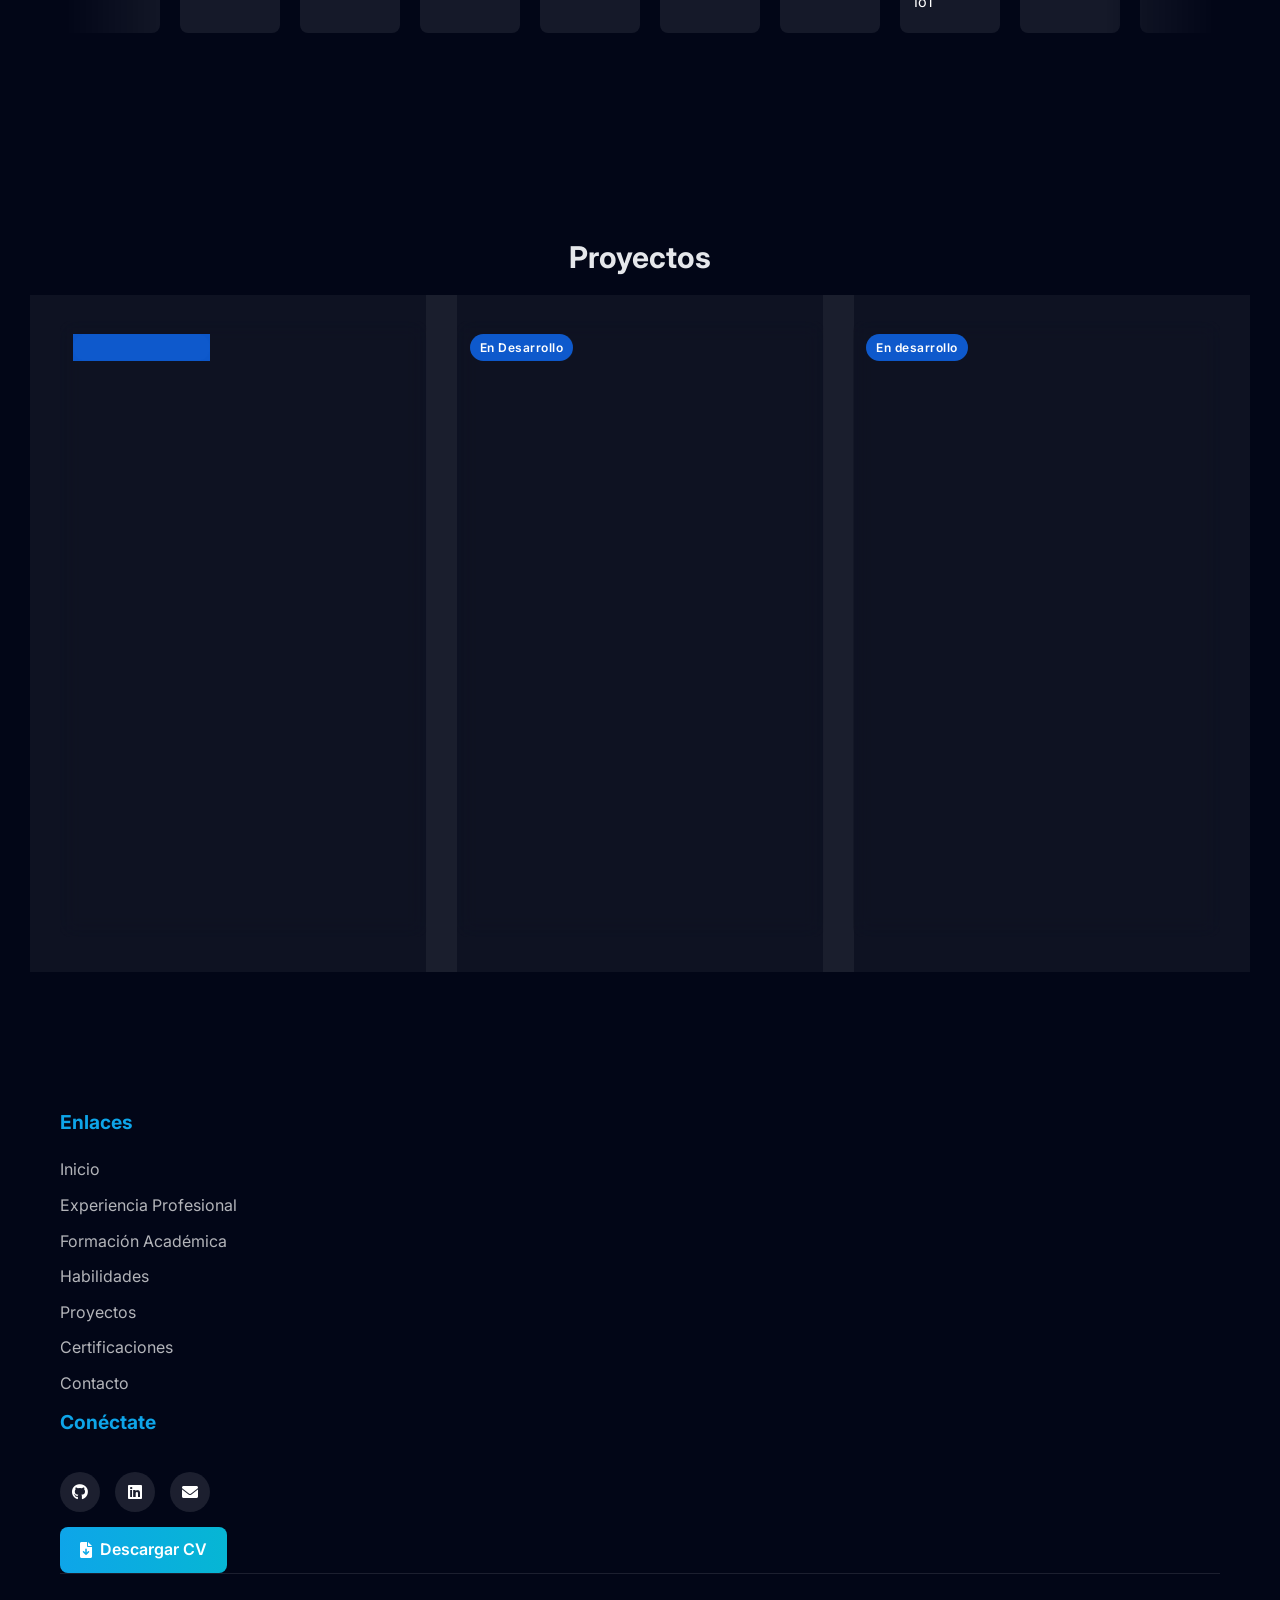
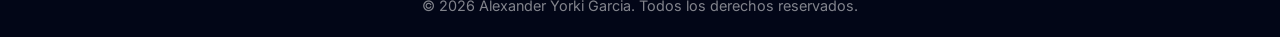
==== commit 91ebcbf1: "Correct spelling of "Metrología" in index.html for consistency and professionalism." ====
--- a/index.html
+++ b/index.html
@@ -70,7 +70,7 @@
               <img class="experiencia-profesional__cardImg" src="img/myeel_logo_vidriera_pyme.webp" alt="Logo de MYEEL">
             </div>
             <div class="experiencia-profesional__cardInfo">
-              <h3 class="experiencia-profesional__cardNombre">MYEEL - Auxiliar de Laboratorio en Metrologia</h3>
+              <h3 class="experiencia-profesional__cardNombre">MYEEL - Auxiliar de Laboratorio en Metrología</h3>
               <p class="experiencia-profesional__cardFecha"><span style="color: #0ea5e9;">Contrato de practicas</span> may. 2025 - jul. 2025</p>
               <p class="experiencia-profesional__p"> Empresa argentina con más de 46 años de experiencia en la provisión de tecnología para redes de distribución eléctrica, agua, gas y energías renovables.</p>
             </div>
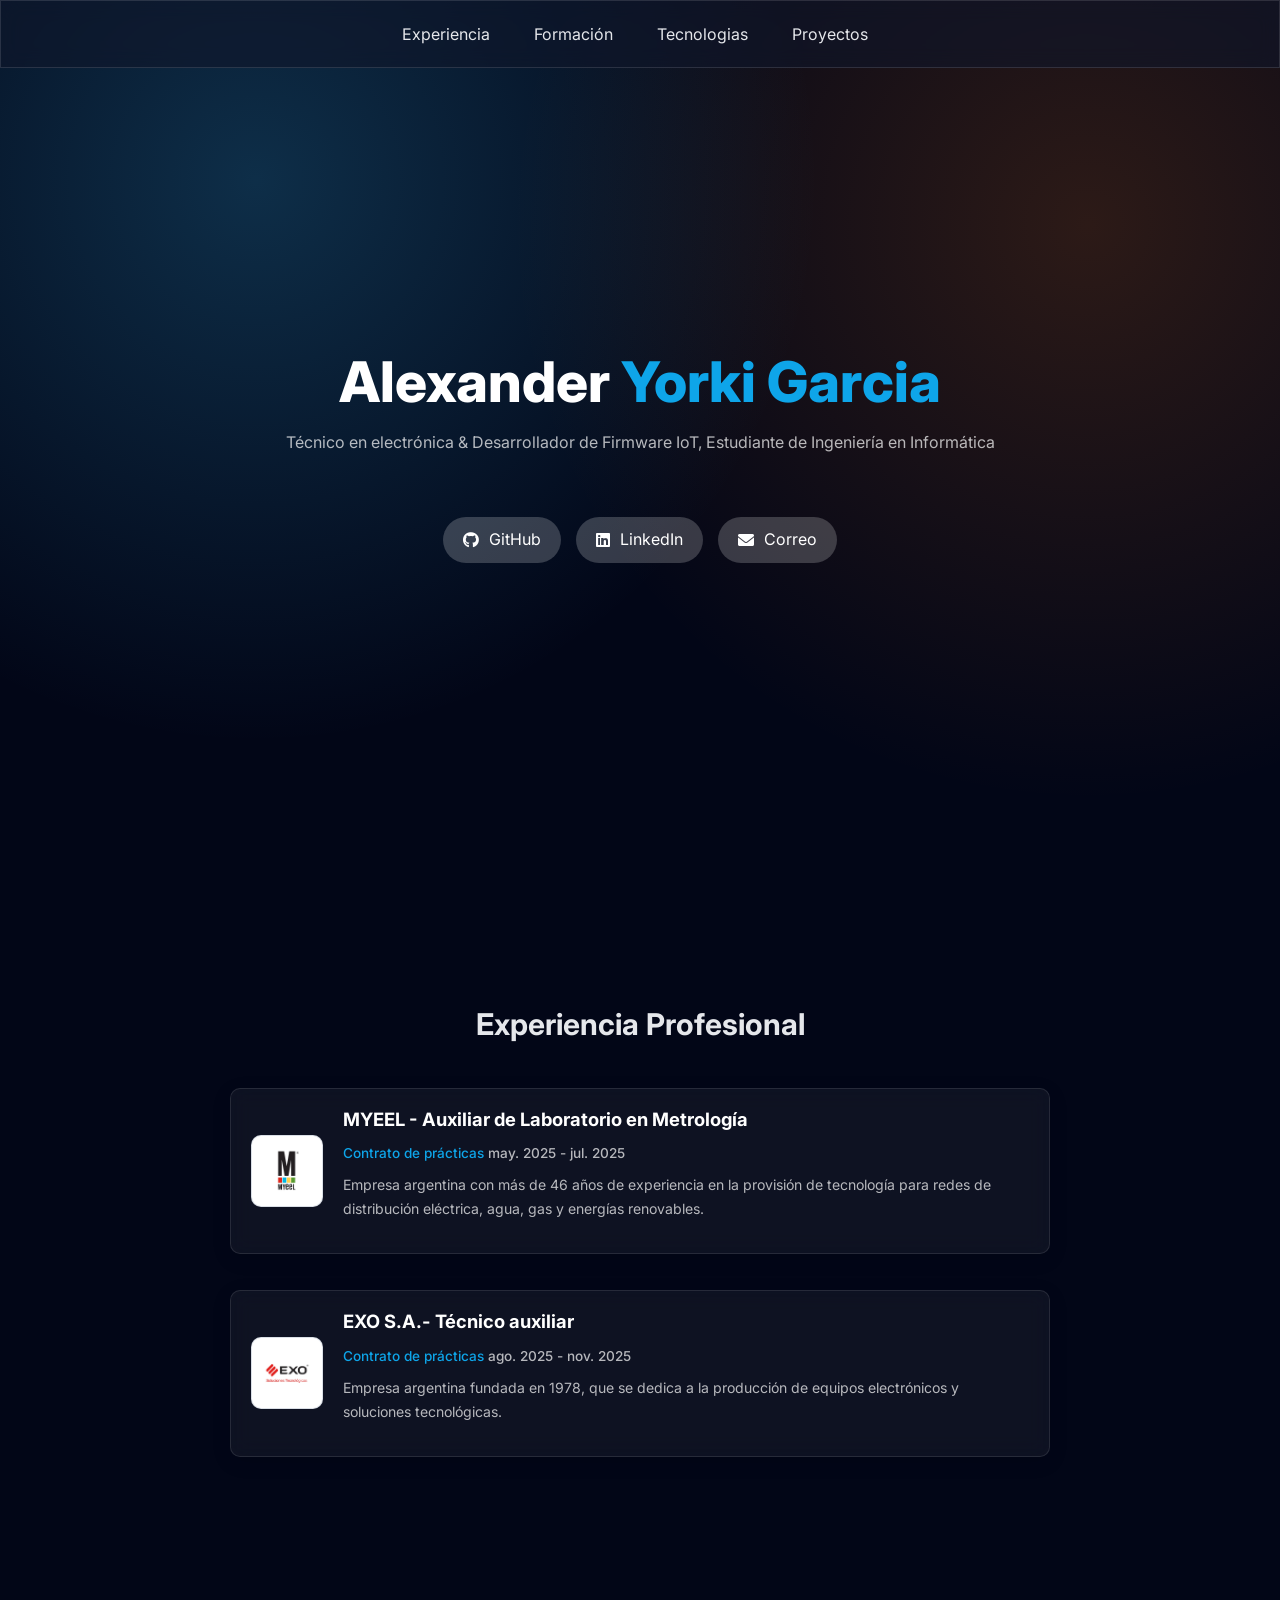
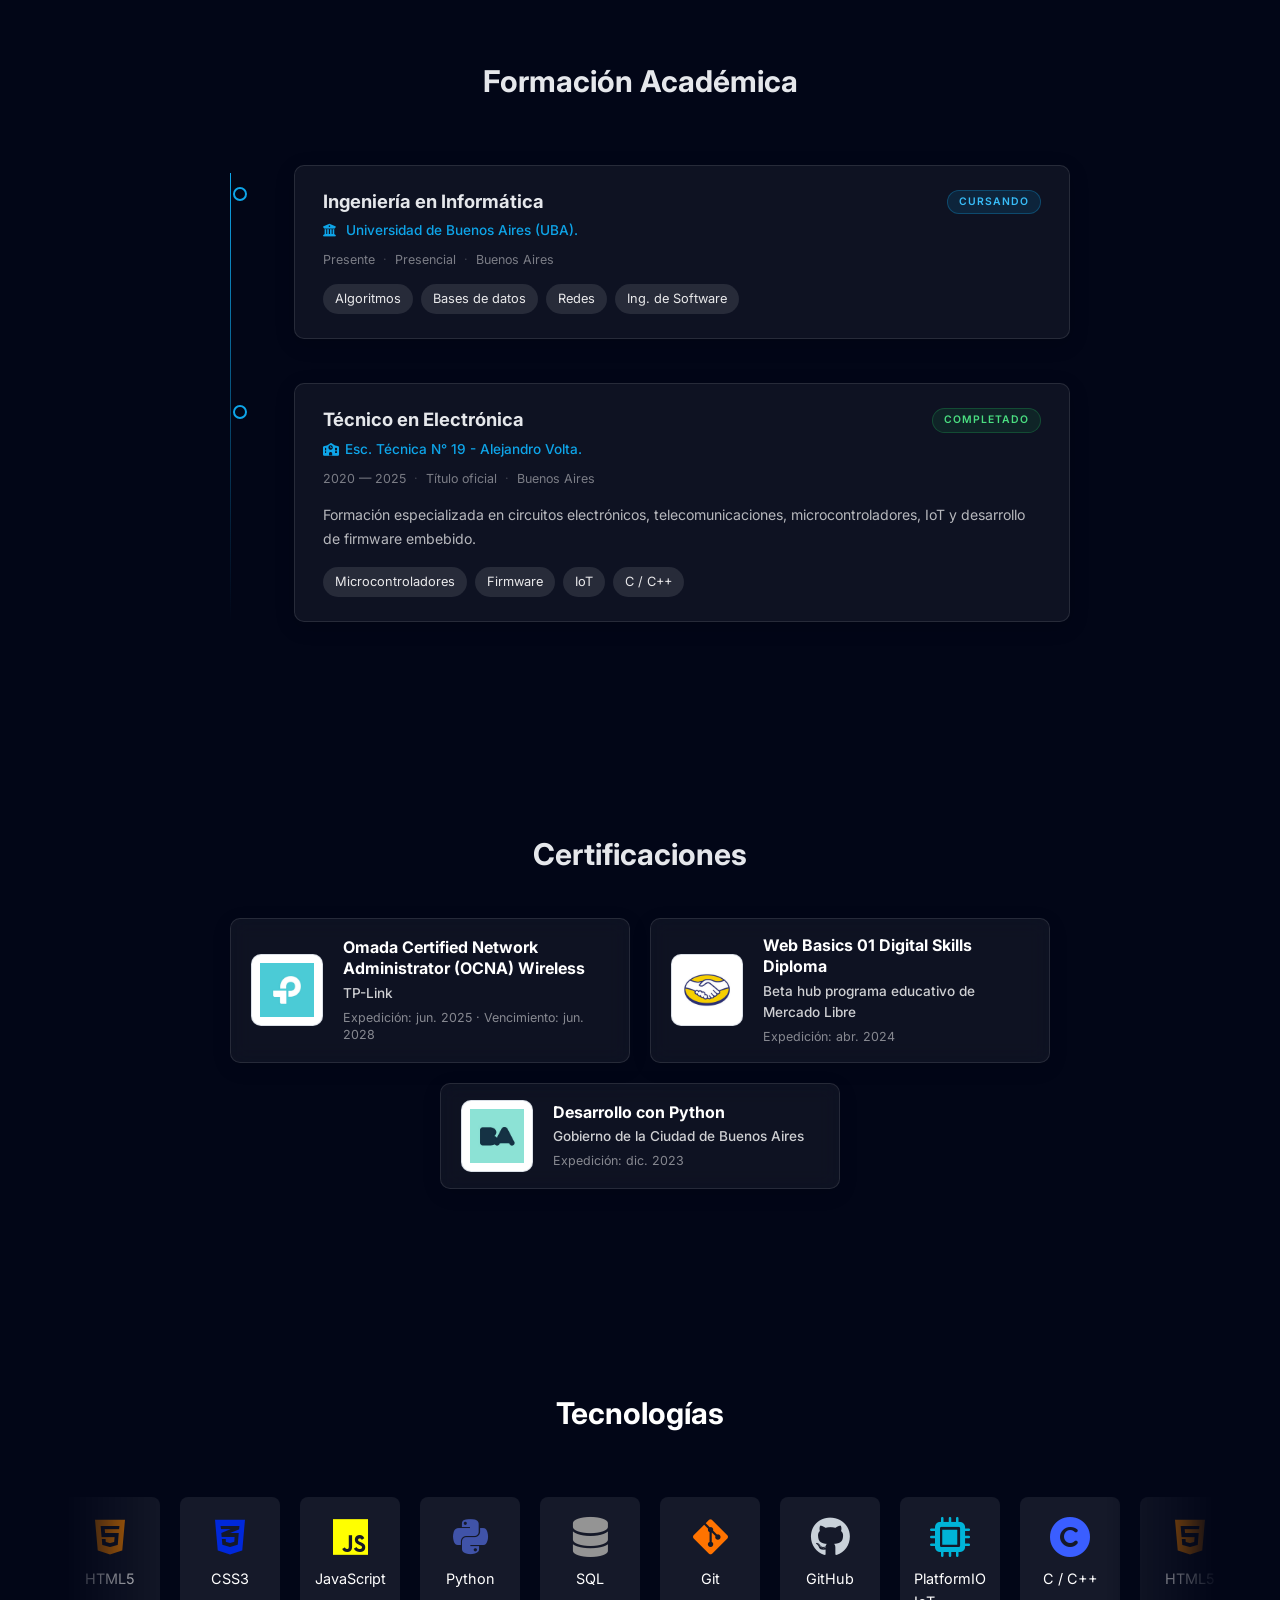
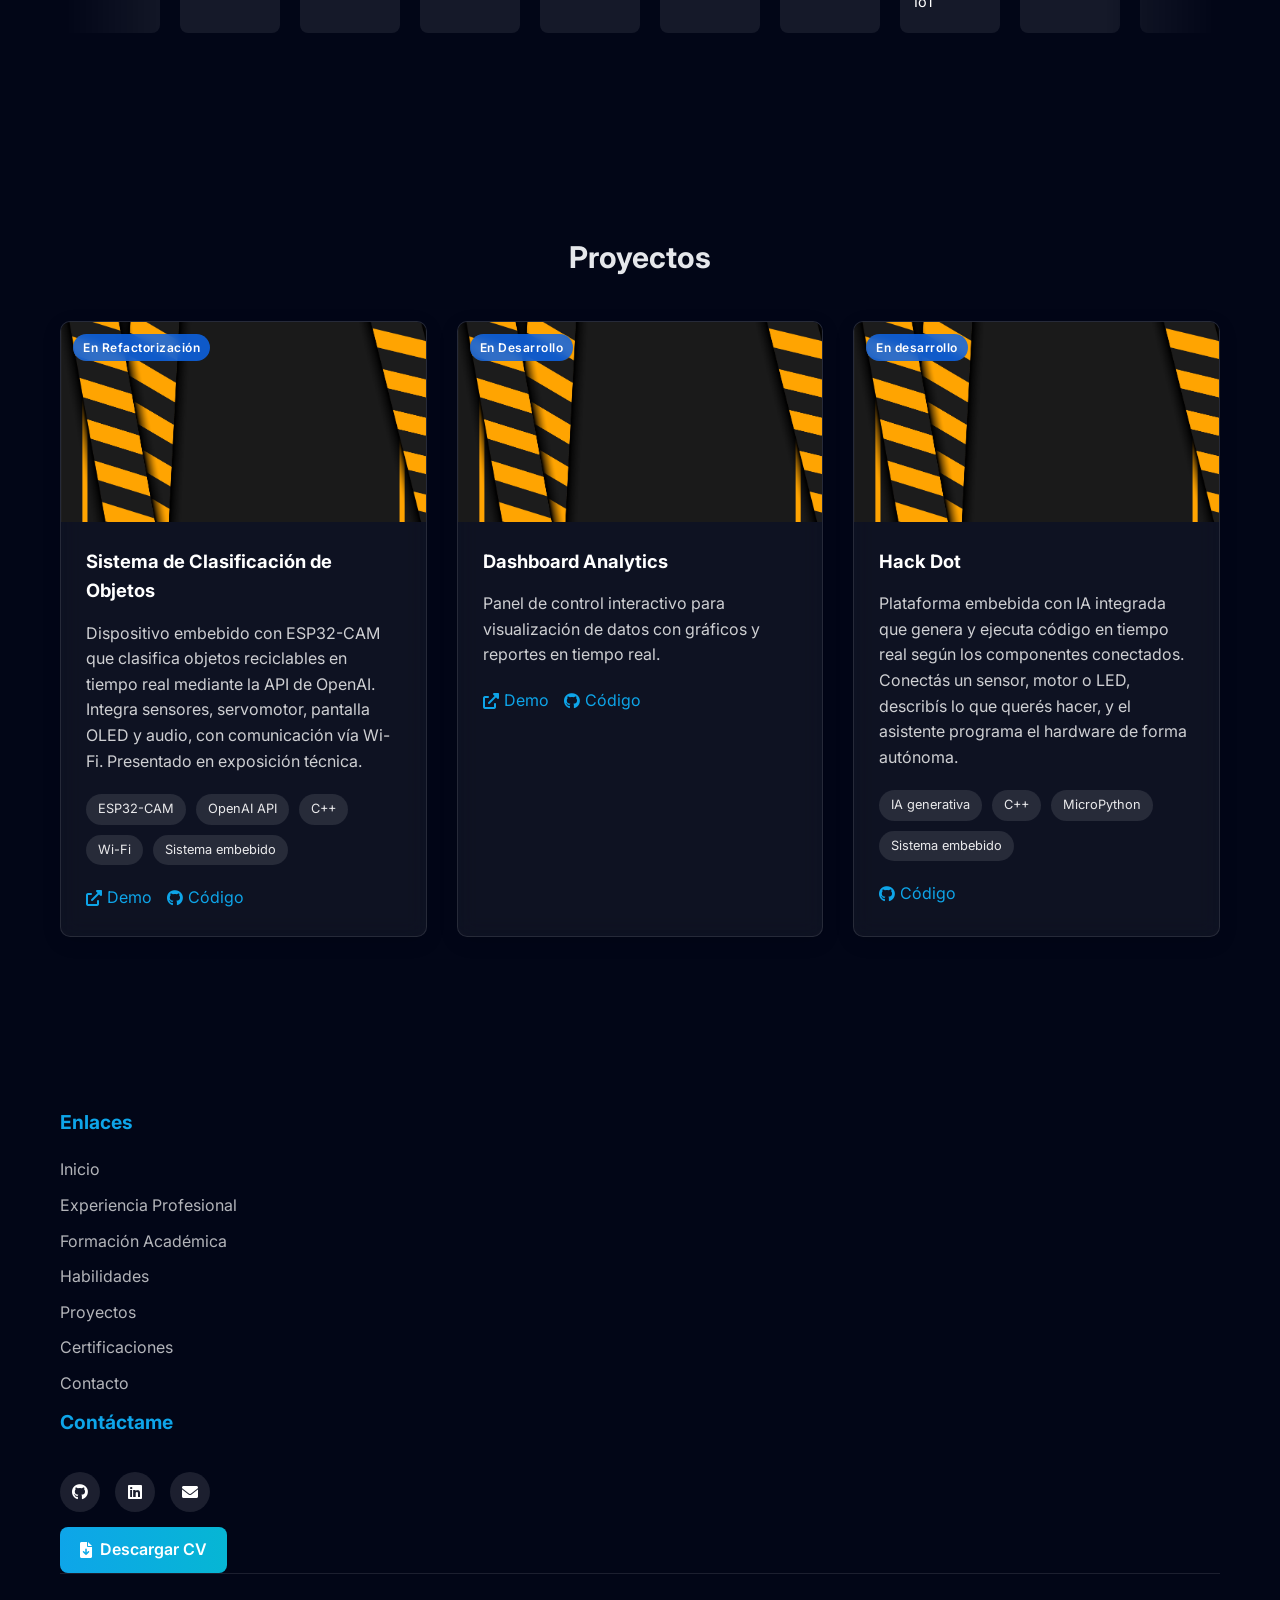
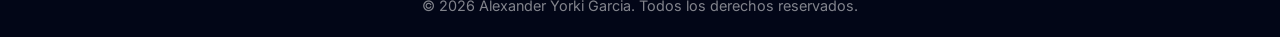
==== commit c4061cfa: "Correct spelling of "prácticas", "UBA", and "Objetos" in index.html for consistency and professional" ====
--- a/index.html
+++ b/index.html
@@ -71,7 +71,7 @@
             </div>
             <div class="experiencia-profesional__cardInfo">
               <h3 class="experiencia-profesional__cardNombre">MYEEL - Auxiliar de Laboratorio en Metrología</h3>
-              <p class="experiencia-profesional__cardFecha"><span style="color: #0ea5e9;">Contrato de practicas</span> may. 2025 - jul. 2025</p>
+              <p class="experiencia-profesional__cardFecha"><span style="color: #0ea5e9;">Contrato de prácticas</span> may. 2025 - jul. 2025</p>
               <p class="experiencia-profesional__p"> Empresa argentina con más de 46 años de experiencia en la provisión de tecnología para redes de distribución eléctrica, agua, gas y energías renovables.</p>
             </div>
           </article>
@@ -82,7 +82,7 @@
             </div>
             <div class="experiencia-profesional__cardInfo">
               <h3 class="experiencia-profesional__cardNombre">EXO S.A.- Técnico auxiliar</h3>
-              <p class="experiencia-profesional__cardFecha"><span style="color: #0ea5e9;">Contrato de practicas</span> agost. 2025 - nov. 2025</p>
+              <p class="experiencia-profesional__cardFecha"><span style="color: #0ea5e9;">Contrato de prácticas</span> ago. 2025 - nov. 2025</p>
               <p class="experiencia-profesional__p">Empresa argentina fundada en 1978, que se dedica a la producción de equipos electrónicos y soluciones tecnológicas.</p>
             </div>
           </article>
@@ -105,7 +105,7 @@
                 <h3 class="formacion__titulo">Ingeniería en Informática</h3>
                 <span class="formacion__badge formacion__badge--cursando">Cursando</span>
               </div>
-              <p class="formacion__institucion"><i class="fas fa-university"></i> Universidad de Buenos Aires UBA.</p>
+              <p class="formacion__institucion"><i class="fas fa-university"></i> Universidad de Buenos Aires (UBA).</p>
               <div class="formacion__meta">
                 <span>Presente</span>
                 <span>Presencial</span>
@@ -137,7 +137,7 @@
                 <span>Buenos Aires</span>
               </div>
               <p class="formacion__descripcion">
-                Título técnico en electronica con formación en circuitos electrónicos, telecomunicaciones, microcontroladores, IoT y desarrollo de firmware embebido.
+                Formación especializada en circuitos electrónicos, telecomunicaciones, microcontroladores, IoT y desarrollo de firmware embebido.
               </p>
               <div class="formacion__tags">
                 <span class="tag">Microcontroladores</span>
@@ -255,7 +255,7 @@
             <div class="proyecto-img"><img src="img\25115.jpg" alt="Proyecto 1"><span class="proyecto-badge">En Refactorización</span></div>
             
             <div class="proyecto-content">
-              <h3>Sistema de Clasificación de objetos </h3>
+              <h3>Sistema de Clasificación de Objetos</h3>
               <p>Dispositivo embebido con ESP32-CAM que clasifica objetos reciclables 
                 en tiempo real mediante la API de OpenAI. Integra sensores, servomotor, 
                 pantalla OLED y audio, con comunicación vía Wi-Fi.
@@ -333,7 +333,7 @@
         </div>
   
         <div class="footer-social">
-          <h4>Conéctate</h4>
+          <h4>Contáctame</h4>
           <div class="social-icons">
             <a href="https://goo.su/quf7j1L" target="_blank" title="GitHub">
               <i class="fab fa-github"></i>
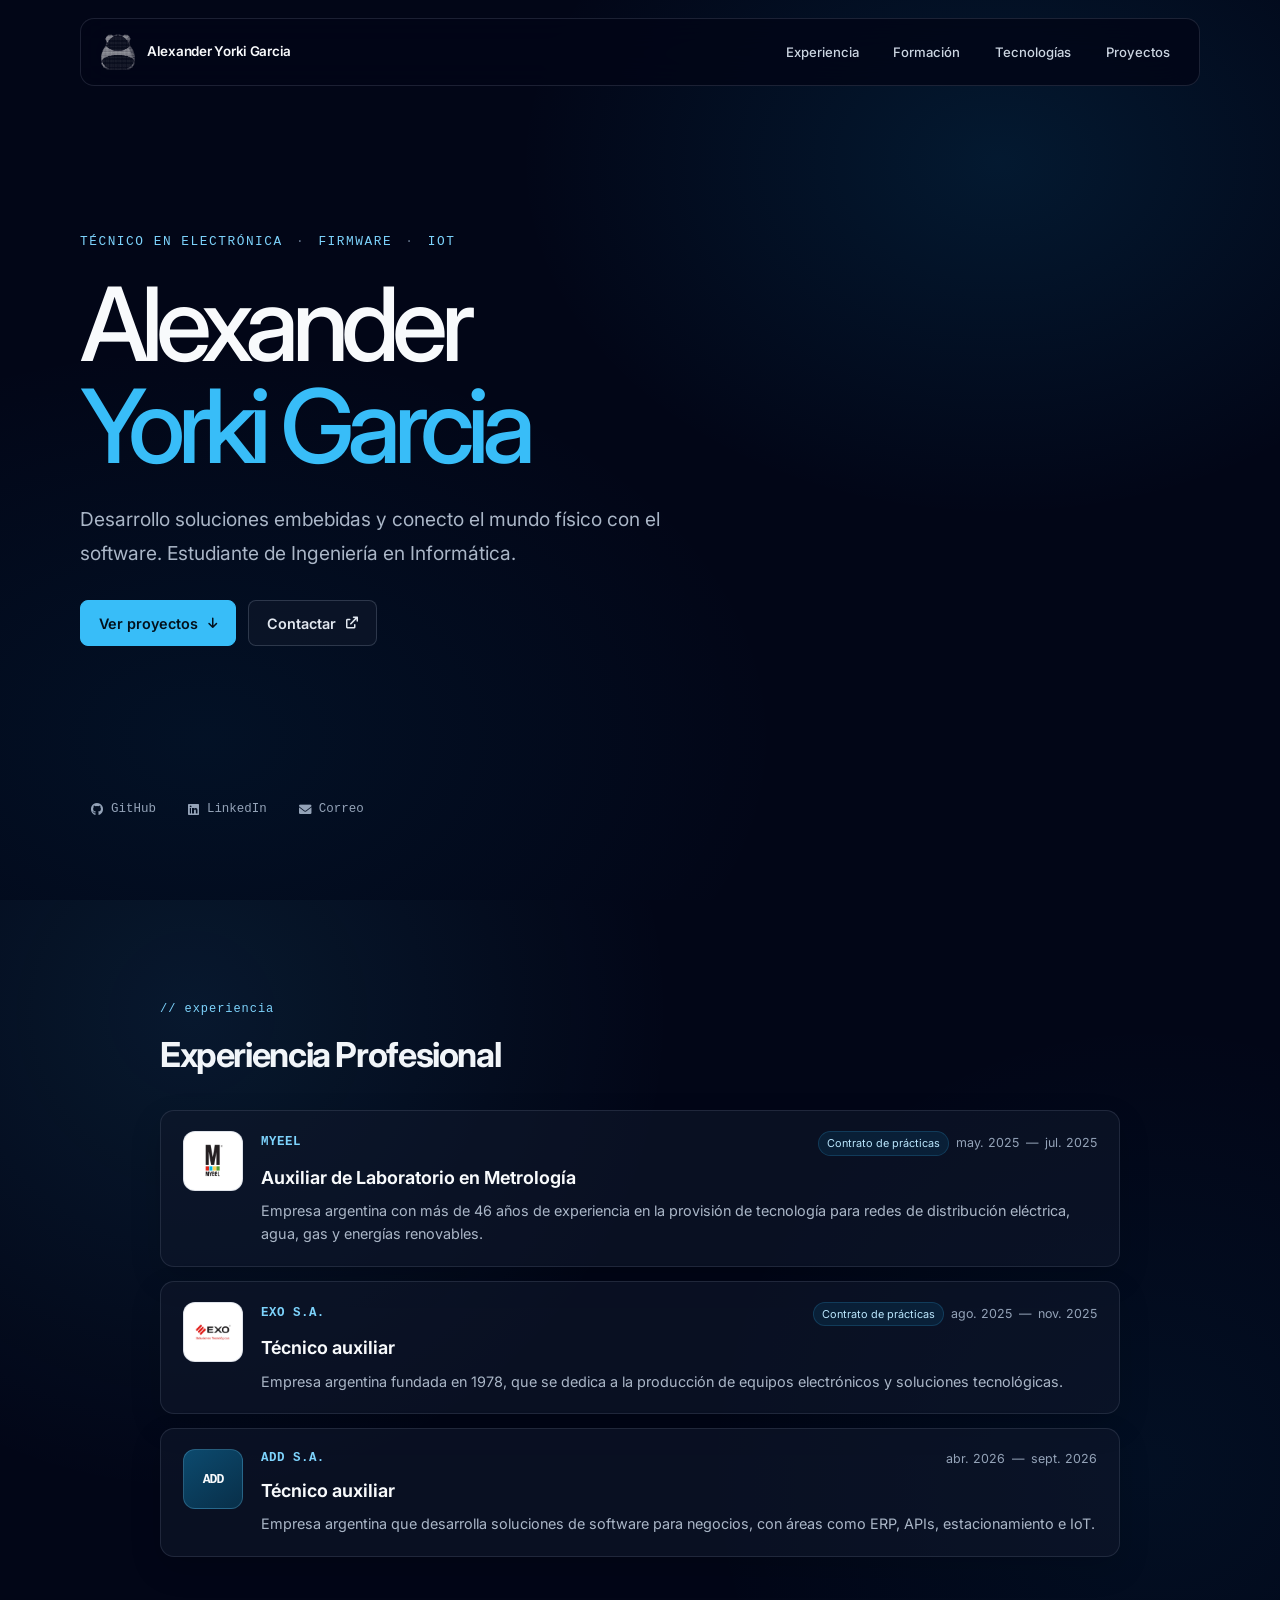
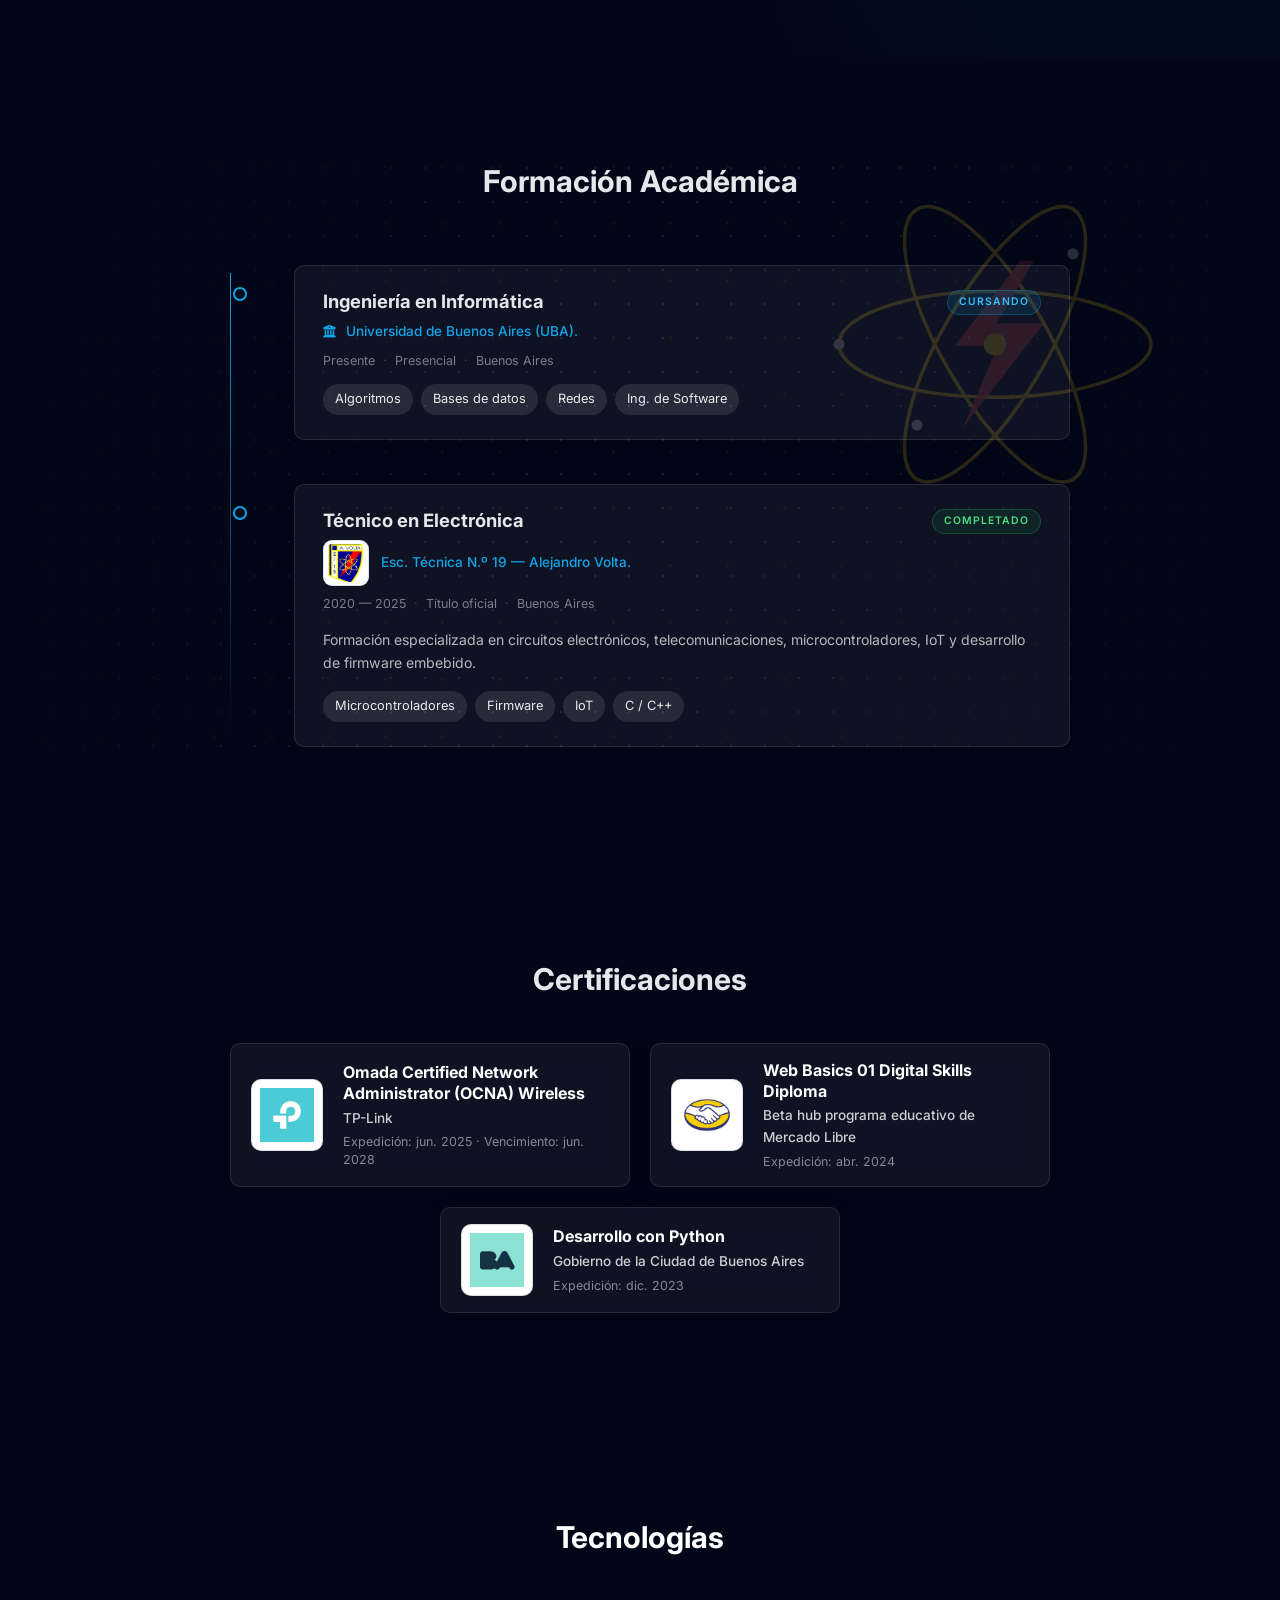
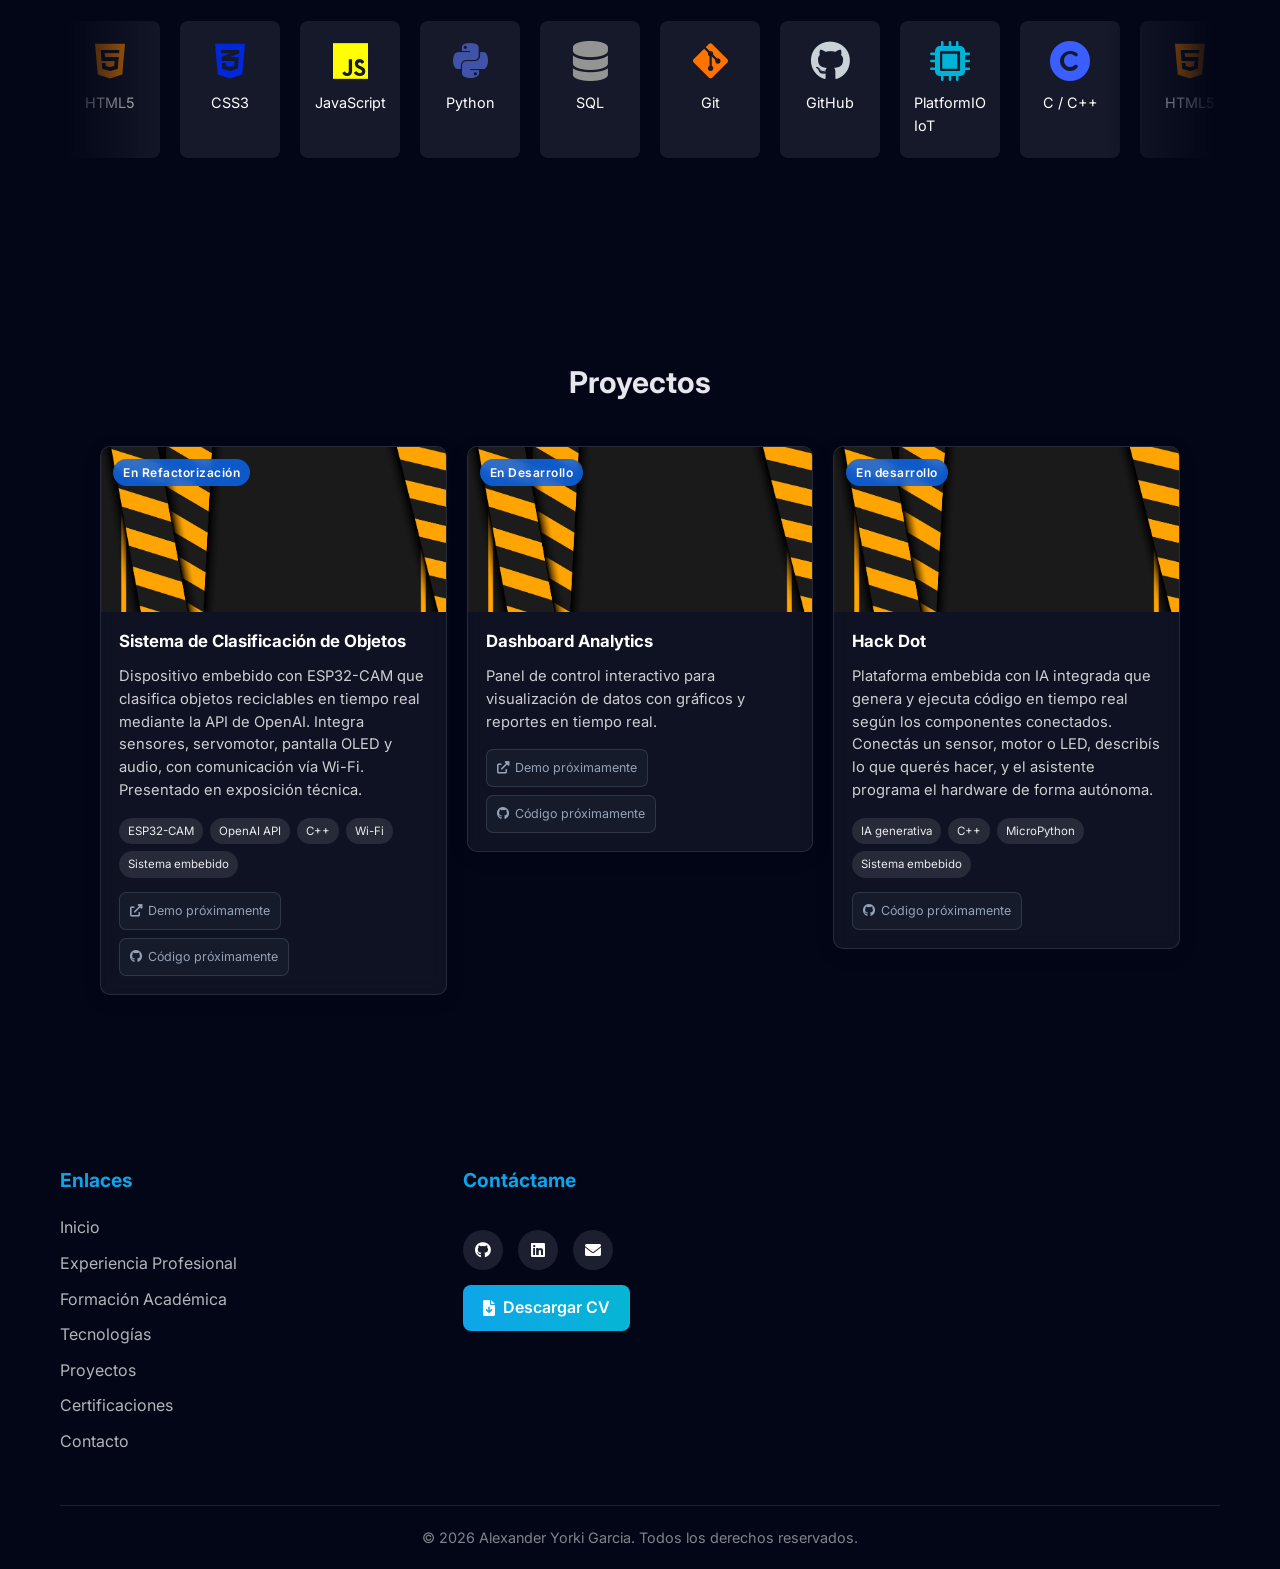
==== commit a1b52958: "Refactor code structure for improved readability and maintainability" ====
--- a/index.html
+++ b/index.html
@@ -13,55 +13,44 @@
 
 </head>
 
-<script>
-  function abrirModal(pdfUrl) {
-    const modal = document.getElementById('certificado__modal');
-    const iframe = document.getElementById('modal__iframe');
-    iframe.src = pdfUrl;
-    modal.classList.add('activo');
-    document.body.style.overflow = 'hidden'; // evita scroll de fondo
-  }
-
-  function abrirModal(pdfUrl) {
-  window.open(pdfUrl, '_blank');
-}
-
-  // Cerrar con la tecla Escape
-  document.addEventListener('keydown', (e) => {
-    if (e.key === 'Escape') cerrarModal();
-  });
-</script>
-
 <body>
   <header>
+    <a class="brand" href="#inicio" aria-label="Alexander Yorki Garcia, inicio">
+      <img class="brand__logo" src="panda-puntos-negro.svg" alt="">
+      <span class="brand__name">Alexander Yorki Garcia</span>
+    </a>
     <nav class="botones-principales">
-      <a href="#experiencia-profesional" class="bf" id="Bton2"><i class=""></i>Experiencia</a>
-      <a href="#formacion-academica" class="bf" id="Bton2"><i class=""></i>Formación</a>
-      <a href="#Tecnologias" class="bf" id="Bton3"><i class=""></i>Tecnologias</a>
-      <a href="#proyectos" class="bf" id="Bton4"><i class=""></i>Proyectos</a>
+      <a href="#experiencia-profesional" class="bf">Experiencia</a>
+      <a href="#formacion-academica" class="bf">Formación</a>
+      <a href="#Tecnologias" class="bf">Tecnologías</a>
+      <a href="#proyectos" class="bf">Proyectos</a>
     </nav>
   </header>
 
   <main>
     <section id="inicio">
       <div class="inicio__div">
-        <h1 class="inicio__h1">
-          Alexander<span style="color: #0ea5e9;"> Yorki Garcia</span>
-        </h1>
+        <p class="inicio__eyebrow">TÉCNICO EN ELECTRÓNICA <span>·</span> FIRMWARE <span>·</span> IOT</p>
+        <h1 class="inicio__h1">Alexander<br><span>Yorki Garcia</span></h1>
         <p class="inicio__p">
-          Técnico en electrónica & Desarrollador de Firmware IoT, Estudiante de Ingeniería en Informática
+          Desarrollo soluciones embebidas y conecto el mundo físico con el software. Estudiante de Ingeniería en Informática.
         </p>
+        <div class="inicio__acciones">
+          <a class="inicio__accion inicio__accion--primaria" href="#proyectos">Ver proyectos <i class="fas fa-arrow-down" aria-hidden="true"></i></a>
+          <a class="inicio__accion" href="mailto:alexanderyorki@icloud.com">Contactar <i class="fas fa-arrow-up-right-from-square" aria-hidden="true"></i></a>
+        </div>
       </div>
 
       <div class="social">
-        <a href="https://goo.su/quf7j1L" target="_blank" class="social-btn"><i class="fab fa-github"></i> GitHub</a>
-        <a href="https://www.linkedin.com/in/alexanderyk?utm_source=share&utm_campaign=share_via&utm_content=profile&utm_medium=ios_app" target="_blank" class="social-btn"><i class="fab fa-linkedin"></i> LinkedIn</a>
+        <a href="https://goo.su/quf7j1L" target="_blank" rel="noopener noreferrer" class="social-btn"><i class="fab fa-github" aria-hidden="true"></i> GitHub</a>
+        <a href="https://www.linkedin.com/in/alexanderyk?utm_source=share&utm_campaign=share_via&utm_content=profile&utm_medium=ios_app" target="_blank" rel="noopener noreferrer" class="social-btn"><i class="fab fa-linkedin" aria-hidden="true"></i> LinkedIn</a>
         <a href="mailto:alexanderyorki@icloud.com" class="social-btn"><i class="fas fa-envelope"></i> Correo</a>
       </div>
     </section>
 
     <section id="experiencia-profesional" class="seccion">
       <div class="experiencia-profesional__div">
+        <p class="experiencia-profesional__eyebrow">// experiencia</p>
         <h2 class="experiencia-profesional__h2">Experiencia Profesional</h2>
 
         <div class="experiencia-profesional__cards">
@@ -70,9 +59,12 @@
               <img class="experiencia-profesional__cardImg" src="img/myeel_logo_vidriera_pyme.webp" alt="Logo de MYEEL">
             </div>
             <div class="experiencia-profesional__cardInfo">
-              <h3 class="experiencia-profesional__cardNombre">MYEEL - Auxiliar de Laboratorio en Metrología</h3>
-              <p class="experiencia-profesional__cardFecha"><span style="color: #0ea5e9;">Contrato de prácticas</span> may. 2025 - jul. 2025</p>
-              <p class="experiencia-profesional__p"> Empresa argentina con más de 46 años de experiencia en la provisión de tecnología para redes de distribución eléctrica, agua, gas y energías renovables.</p>
+              <div class="experiencia-profesional__cardMeta">
+                <p class="experiencia-profesional__cardEmpresa">MYEEL</p>
+                <p class="experiencia-profesional__cardFecha"><span>Contrato de prácticas</span><time datetime="2025-05">may. 2025</time> — <time datetime="2025-07">jul. 2025</time></p>
+              </div>
+              <h3 class="experiencia-profesional__cardNombre">Auxiliar de Laboratorio en Metrología</h3>
+              <p class="experiencia-profesional__p">Empresa argentina con más de 46 años de experiencia en la provisión de tecnología para redes de distribución eléctrica, agua, gas y energías renovables.</p>
             </div>
           </article>
 
@@ -81,9 +73,26 @@
               <img class="experiencia-profesional__cardImg" src="img/Exo.jpg" alt="Logo de EXO">
             </div>
             <div class="experiencia-profesional__cardInfo">
-              <h3 class="experiencia-profesional__cardNombre">EXO S.A.- Técnico auxiliar</h3>
-              <p class="experiencia-profesional__cardFecha"><span style="color: #0ea5e9;">Contrato de prácticas</span> ago. 2025 - nov. 2025</p>
+              <div class="experiencia-profesional__cardMeta">
+                <p class="experiencia-profesional__cardEmpresa">EXO S.A.</p>
+                <p class="experiencia-profesional__cardFecha"><span>Contrato de prácticas</span><time datetime="2025-08">ago. 2025</time> — <time datetime="2025-11">nov. 2025</time></p>
+              </div>
+              <h3 class="experiencia-profesional__cardNombre">Técnico auxiliar</h3>
               <p class="experiencia-profesional__p">Empresa argentina fundada en 1978, que se dedica a la producción de equipos electrónicos y soluciones tecnológicas.</p>
+            </div>
+          </article>
+
+          <article class="experiencia-profesional__card">
+            <div class="experiencia-profesional__cardFoto experiencia-profesional__cardFoto--add" aria-hidden="true">
+              <span>ADD</span>
+            </div>
+            <div class="experiencia-profesional__cardInfo">
+              <div class="experiencia-profesional__cardMeta">
+                <p class="experiencia-profesional__cardEmpresa">ADD S.A.</p>
+                <p class="experiencia-profesional__cardFecha"><time datetime="2026-04">abr. 2026</time> — <time datetime="2026-09">sept. 2026</time></p>
+              </div>
+              <h3 class="experiencia-profesional__cardNombre">Técnico auxiliar</h3>
+              <p class="experiencia-profesional__p">Empresa argentina que desarrolla soluciones de software para negocios, con áreas como ERP, APIs, estacionamiento e IoT.</p>
             </div>
           </article>
         </div>
@@ -92,6 +101,21 @@
 
     <section id="formacion-academica" class="seccion">
       <div class="container">
+        <div class="formacion__fondo" aria-hidden="true">
+          <div class="formacion__particulas"></div>
+          <svg class="formacion__atomo" viewBox="0 0 280 200" focusable="false">
+            <g class="formacion__orbita">
+              <ellipse cx="140" cy="100" rx="112" ry="38" />
+              <ellipse cx="140" cy="100" rx="112" ry="38" transform="rotate(60 140 100)" />
+              <ellipse cx="140" cy="100" rx="112" ry="38" transform="rotate(-60 140 100)" />
+            </g>
+            <path class="formacion__rayo" d="M158 40 111 101h31l-25 59 58-75h-34l27-45z" />
+            <circle class="formacion__nucleo" cx="140" cy="100" r="8" />
+            <circle class="formacion__electron" cx="28" cy="100" r="4" />
+            <circle class="formacion__electron" cx="196" cy="35" r="4" />
+            <circle class="formacion__electron" cx="84" cy="158" r="4" />
+          </svg>
+        </div>
         <h2 class="formacion__h2">Formación Académica</h2>
 
         <div class="formacion__timeline">
@@ -130,7 +154,10 @@
                 <h3 class="formacion__titulo">Técnico en Electrónica</h3>
                 <span class="formacion__badge formacion__badge--completado">Completado</span>
               </div>
-              <p class="formacion__institucion"><i class="fas fa-school"></i>Esc. Técnica N° 19 - Alejandro Volta.</p>
+              <p class="formacion__institucion formacion__institucion--escuela">
+                <img class="formacion__logo-escuela" src="img/volta.jpeg" alt="Escudo de la Escuela Técnica N.º 19 Alejandro Volta">
+                <span>Esc. Técnica N.º 19 — Alejandro Volta.</span>
+              </p>
               <div class="formacion__meta">
                 <span>2020 — 2025</span>
                 <span>Título oficial</span>
@@ -157,12 +184,12 @@
     <h2 class="certificaciones__h2">Certificaciones</h2>
     <div class="certificaciones__cards">
 
-      <article id="certificacion__card-1" class="certificaciones__card" onclick="abrirModal('pdfs/Omada_Certificate_Template_A4_OCNA_Wireless_Alexander_Yorki_Garcia.pdf')">
+      <a id="certificacion__card-1" class="certificaciones__card" href="pdfs/Omada_Certificate_Template_A4_OCNA_Wireless_Alexander_Yorki_Garcia.pdf" target="_blank" rel="noopener noreferrer" aria-label="Abrir certificado Omada Certified Network Administrator">
         <div class="certificacion__overlay">
           <span>Ver certificado</span>
         </div>
         <div class="certificacion__cardFoto">
-          <img class="certificaciones__cardImg" src="pngs\tp-link.png" alt="Logo TP-Link">
+          <img class="certificaciones__cardImg" src="pngs/tp-link.png" alt="Logo TP-Link">
           
         </div>
         <div class="certificaciones__contenido">
@@ -170,15 +197,15 @@
           <p>TP-Link</p>
           <span>Expedición: jun. 2025 · Vencimiento: jun. 2028</span>
         </div>
-      </article>
-
-      <article id="certificacion__card-2" class="certificaciones__card" onclick="abrirModal('pdfs/Alexander_Yorki_Garcia.pdf')">
+      </a>
+
+      <a id="certificacion__card-2" class="certificaciones__card" href="pdfs/Alexander_Yorki_Garcia.pdf" target="_blank" rel="noopener noreferrer" aria-label="Abrir certificado Web Basics 01">
         <div class="certificacion__overlay">
           <span>Ver certificado</span>
         </div>
         
         <div class="certificacion__cardFoto">
-          <img class="certificaciones__cardImg" src="pngs\mercado-libre-argentina.png" alt="Logo de Mercado Libre">
+          <img class="certificaciones__cardImg" src="pngs/mercado-libre-argentina.png" alt="Logo de Mercado Libre">
           
         </div>
         <div class="certificaciones__contenido">
@@ -186,33 +213,25 @@
           <p>Beta hub programa educativo de Mercado Libre</p>
           <span>Expedición: abr. 2024</span>
         </div>
-      </article>
-
-      <article id="certificacion__card-3" class="certificaciones__card" onclick="abrirModal('pdfs/Certificado_AP.pdf')">
+      </a>
+
+      <a id="certificacion__card-3" class="certificaciones__card" href="pdfs/Certificado_AP.pdf" target="_blank" rel="noopener noreferrer" aria-label="Abrir certificado Desarrollo con Python">
         <div class="certificacion__overlay">
           <span>Ver certificado</span>
         </div>
         <div class="certificacion__cardFoto" >
-          <img class="certificaciones__cardImg" src="pngs\buenos-aires-city-government.png" alt="Logo de Mercado Libre">
+          <img class="certificaciones__cardImg" src="pngs/buenos-aires-city-government.png" alt="Logo del Gobierno de la Ciudad de Buenos Aires">
         </div>
         <div class="certificaciones__contenido">
           <h3>Desarrollo con Python</h3>
           <p>Gobierno de la Ciudad de Buenos Aires</p>
           <span>Expedición: dic. 2023</span>
         </div>
-      </article>
+      </a>
 
     </div>
   </div>
 </section>
-
-<div id="certificado__modal" class="modal" onclick="cerrarModal(event)">
-  <div class="modal__contenido">
-    <button class="modal__cerrar" onclick="cerrarModal()">✕</button>
-    <iframe id="modal__iframe" src="" frameborder="0"></iframe>
-  </div>
-</div>
-
 
 <section id="Tecnologias" class="seccion">
   <div class="contenedor-Habilidades">
@@ -252,7 +271,7 @@
         <h2 class="proyectos-h2">Proyectos</h2>
         <div class="proyectos-container">
           <article class="proyecto">
-            <div class="proyecto-img"><img src="img\25115.jpg" alt="Proyecto 1"><span class="proyecto-badge">En Refactorización</span></div>
+            <div class="proyecto-img"><img src="img/25115.jpg" alt="Vista del proyecto Sistema de Clasificación de Objetos"><span class="proyecto-badge">En Refactorización</span></div>
             
             <div class="proyecto-content">
               <h3>Sistema de Clasificación de Objetos</h3>
@@ -268,27 +287,27 @@
                   <span class="tag">Sistema embebido</span>
                 </div>
               <div class="proyecto-links">
-                <a href="#" class="proyecto-link"><i class="fas fa-external-link-alt"></i> Demo</a>
-                <a href="#" class="proyecto-link"><i class="fab fa-github"></i> Código</a>
+                <span class="proyecto-link proyecto-link--disabled" aria-disabled="true"><i class="fas fa-external-link-alt" aria-hidden="true"></i> Demo próximamente</span>
+                <span class="proyecto-link proyecto-link--disabled" aria-disabled="true"><i class="fab fa-github" aria-hidden="true"></i> Código próximamente</span>
               </div>
             </div>
           </article>
 
           <article class="proyecto">
-            <div class="proyecto-img"><img src="img\25115.jpg" alt="Proyecto 2"><span class="proyecto-badge">En Desarrollo</span></div>
+            <div class="proyecto-img"><img src="img/25115.jpg" alt="Vista del proyecto Dashboard Analytics"><span class="proyecto-badge">En Desarrollo</span></div>
             <div class="proyecto-content">
               <h3>Dashboard Analytics</h3>
               <p>Panel de control interactivo para visualización de datos con gráficos y reportes en tiempo real.</p>
               <div class="proyecto-links">
-                <a href="#" class="proyecto-link"><i class="fas fa-external-link-alt"></i> Demo</a>
-                <a href="#" class="proyecto-link"><i class="fab fa-github"></i> Código</a>
+                <span class="proyecto-link proyecto-link--disabled" aria-disabled="true"><i class="fas fa-external-link-alt" aria-hidden="true"></i> Demo próximamente</span>
+                <span class="proyecto-link proyecto-link--disabled" aria-disabled="true"><i class="fab fa-github" aria-hidden="true"></i> Código próximamente</span>
               </div>
             </div>
           </article>
 
           <article class="proyecto">
             <div class="proyecto-img">
-              <img src="img\25115.jpg" alt="Hacker Dot">
+              <img src="img/25115.jpg" alt="Vista del proyecto Hack Dot">
               <span class="proyecto-badge">En desarrollo</span>
             </div>
             <div class="proyecto-content">
@@ -303,7 +322,7 @@
                 <span class="tag">Sistema embebido</span>
               </div>
               <div class="proyecto-links">
-                <a href="#" class="proyecto-link"><i class="fab fa-github"></i> Código</a>
+                <span class="proyecto-link proyecto-link--disabled" aria-disabled="true"><i class="fab fa-github" aria-hidden="true"></i> Código próximamente</span>
               </div>
             </div>
           </article>
@@ -325,20 +344,20 @@
             <li><a href="#inicio">Inicio</a></li>
             <li><a href="#experiencia-profesional">Experiencia Profesional</a></li>
             <li><a href="#formacion-academica">Formación Académica</a></li>
-            <li><a href="#Habilidades">Habilidades</a></li>
+            <li><a href="#Tecnologias">Tecnologías</a></li>
             <li><a href="#proyectos">Proyectos</a></li>
             <li><a href="#certificaciones">Certificaciones</a></li>
-            <li><a href="#contacto">Contacto</a></li>
+            <li><a href="mailto:alexanderyorki@icloud.com">Contacto</a></li>
           </ul>
         </div>
   
         <div class="footer-social">
           <h4>Contáctame</h4>
           <div class="social-icons">
-            <a href="https://goo.su/quf7j1L" target="_blank" title="GitHub">
+            <a href="https://goo.su/quf7j1L" target="_blank" rel="noopener noreferrer" title="GitHub" aria-label="GitHub">
               <i class="fab fa-github"></i>
             </a>
-            <a href="https://www.linkedin.com/in/alexanderyk?utm_source=share&utm_campaign=share_via&utm_content=profile&utm_medium=ios_app" target="_blank" title="LinkedIn">
+            <a href="https://www.linkedin.com/in/alexanderyk?utm_source=share&utm_campaign=share_via&utm_content=profile&utm_medium=ios_app" target="_blank" rel="noopener noreferrer" title="LinkedIn" aria-label="LinkedIn">
               <i class="fab fa-linkedin"></i>
             </a>
             <a href="mailto:alexanderyorki@icloud.com" title="Correo">
@@ -364,4 +383,4 @@
   
   <script>
     document.getElementById('current-year').textContent = new Date().getFullYear();
-  </script>+  </script>
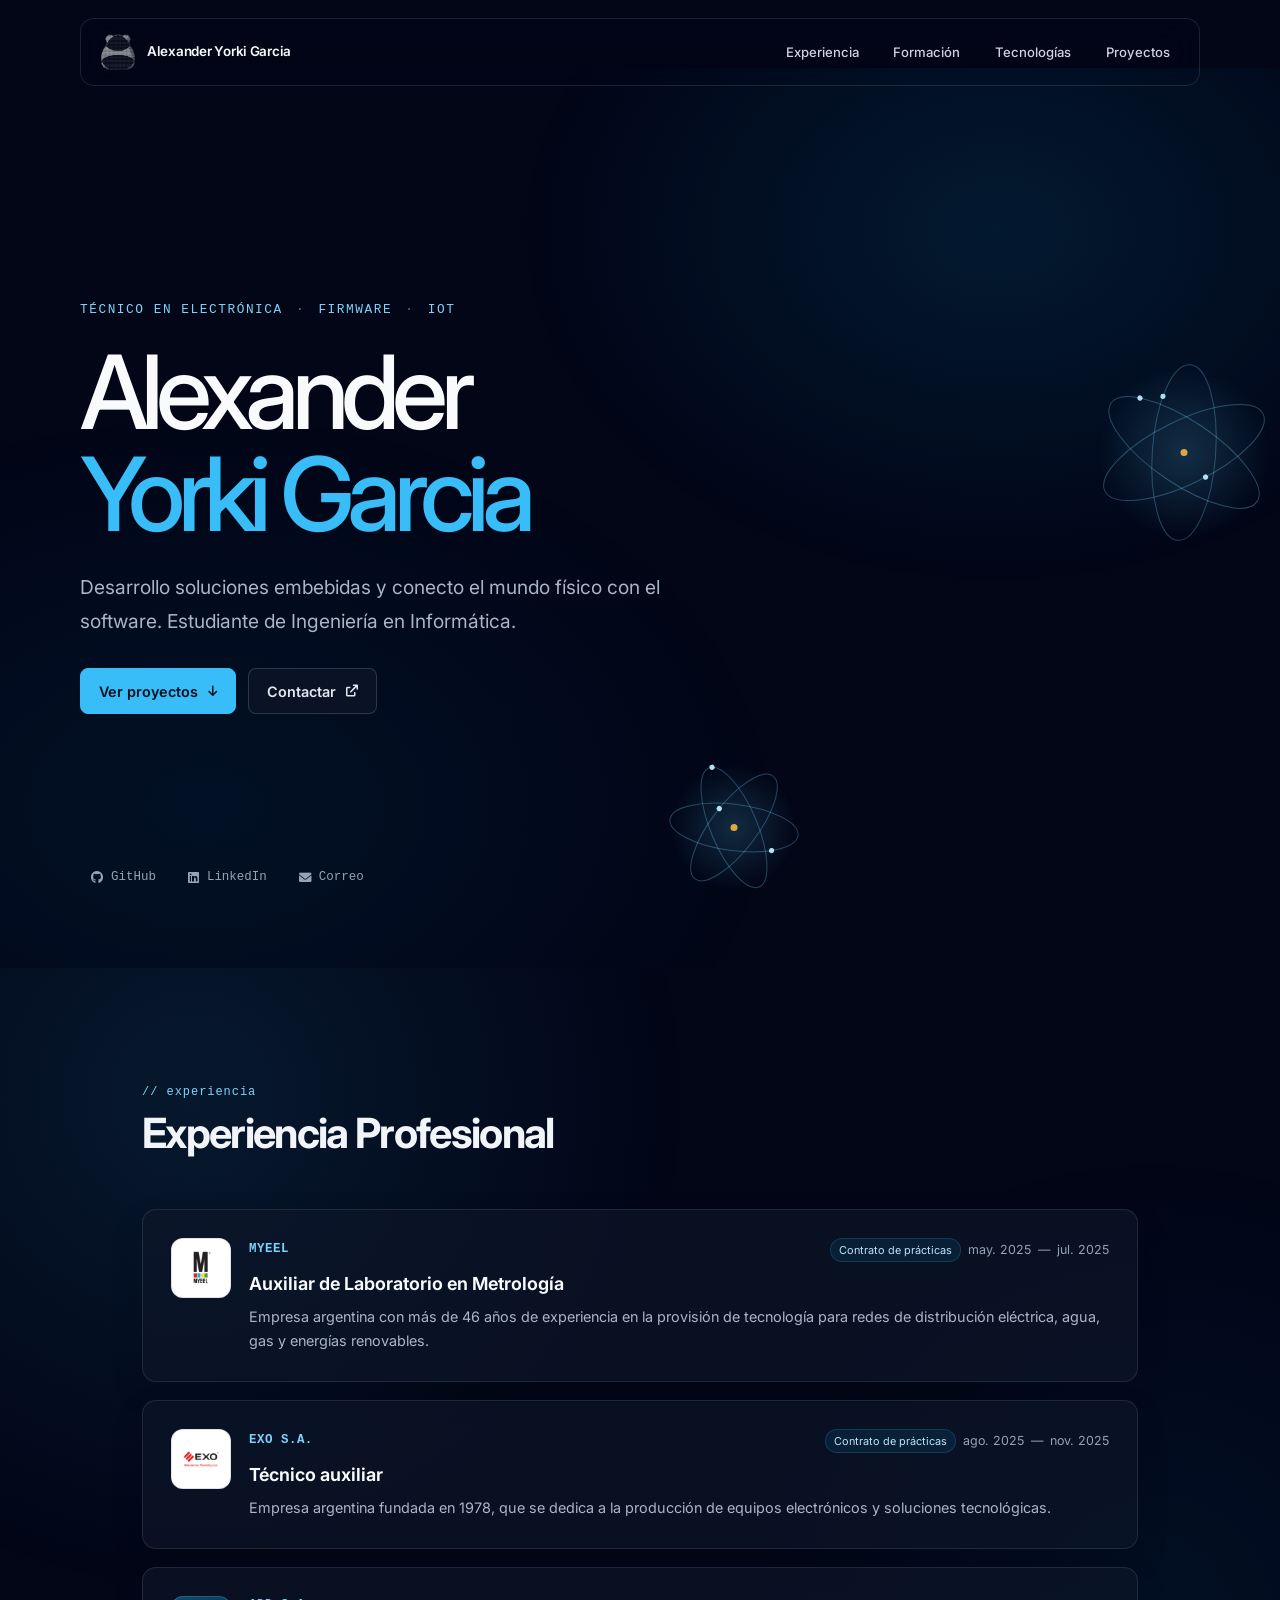
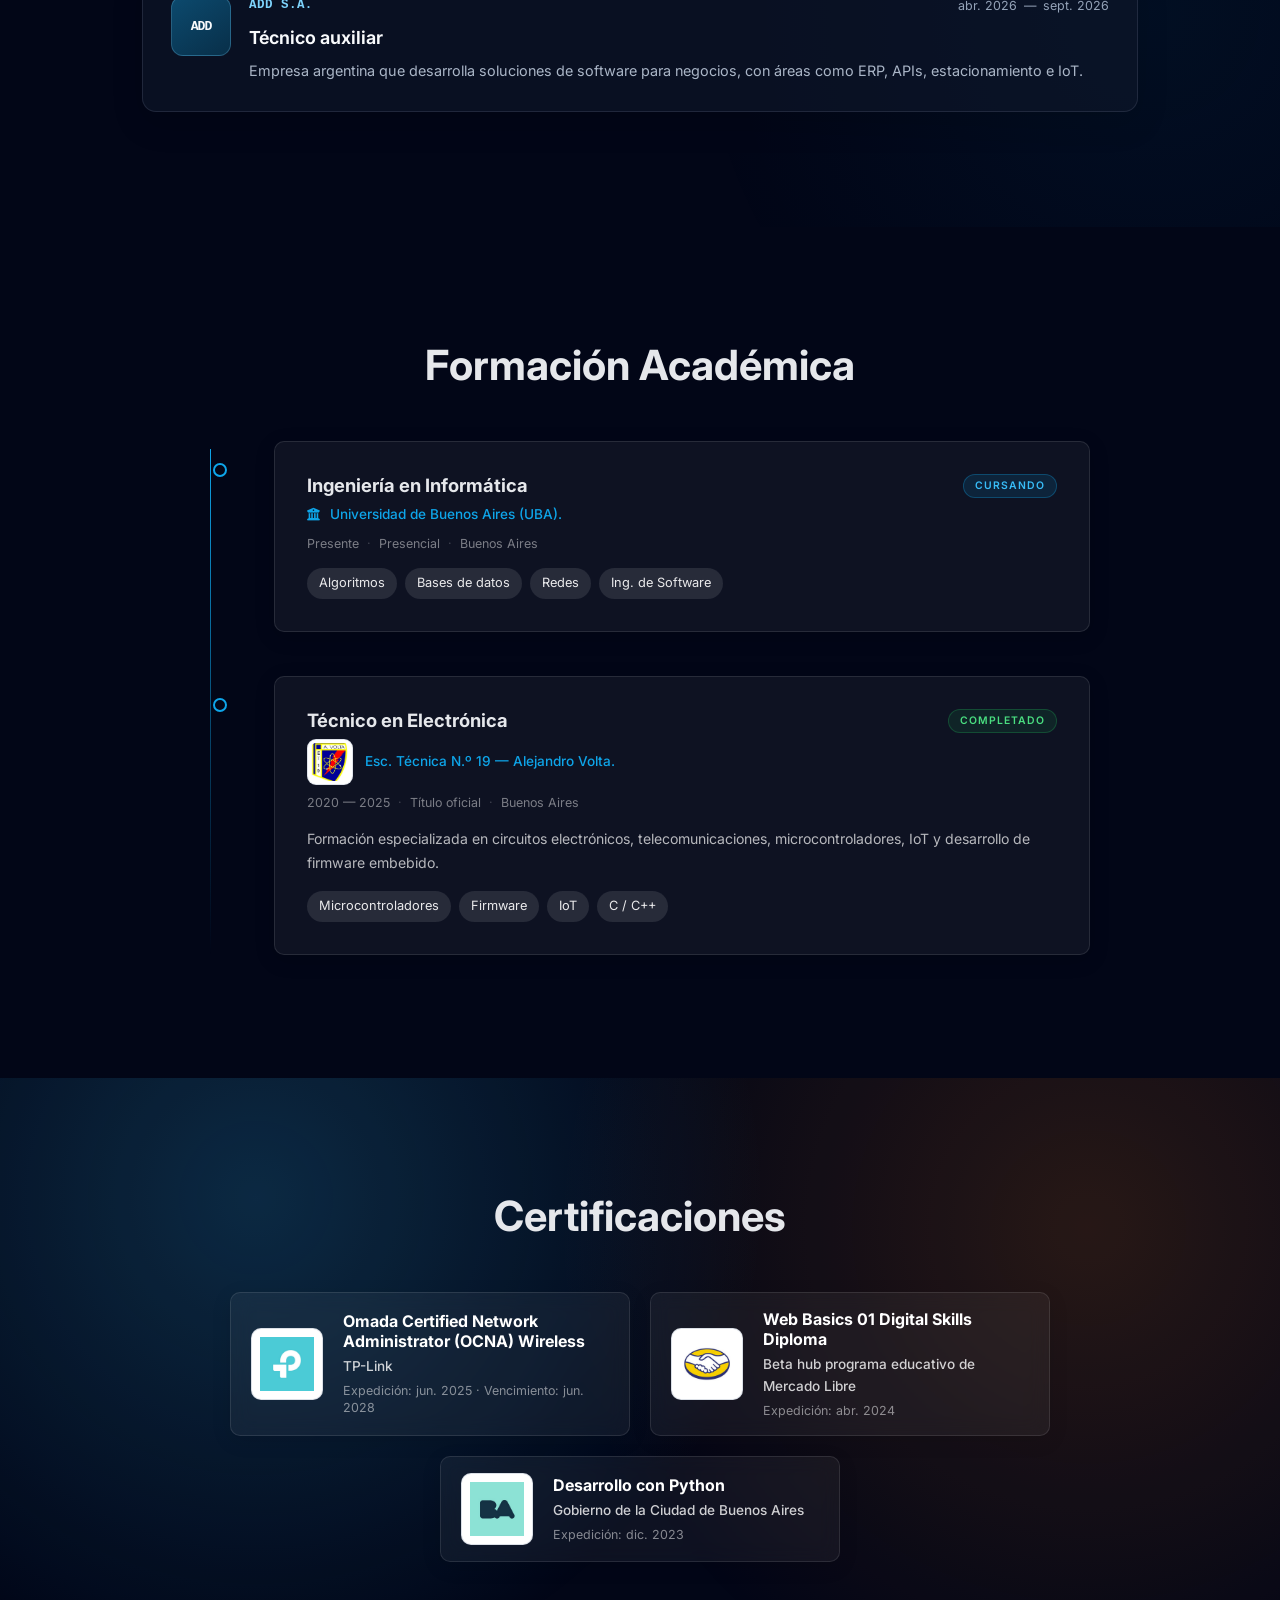
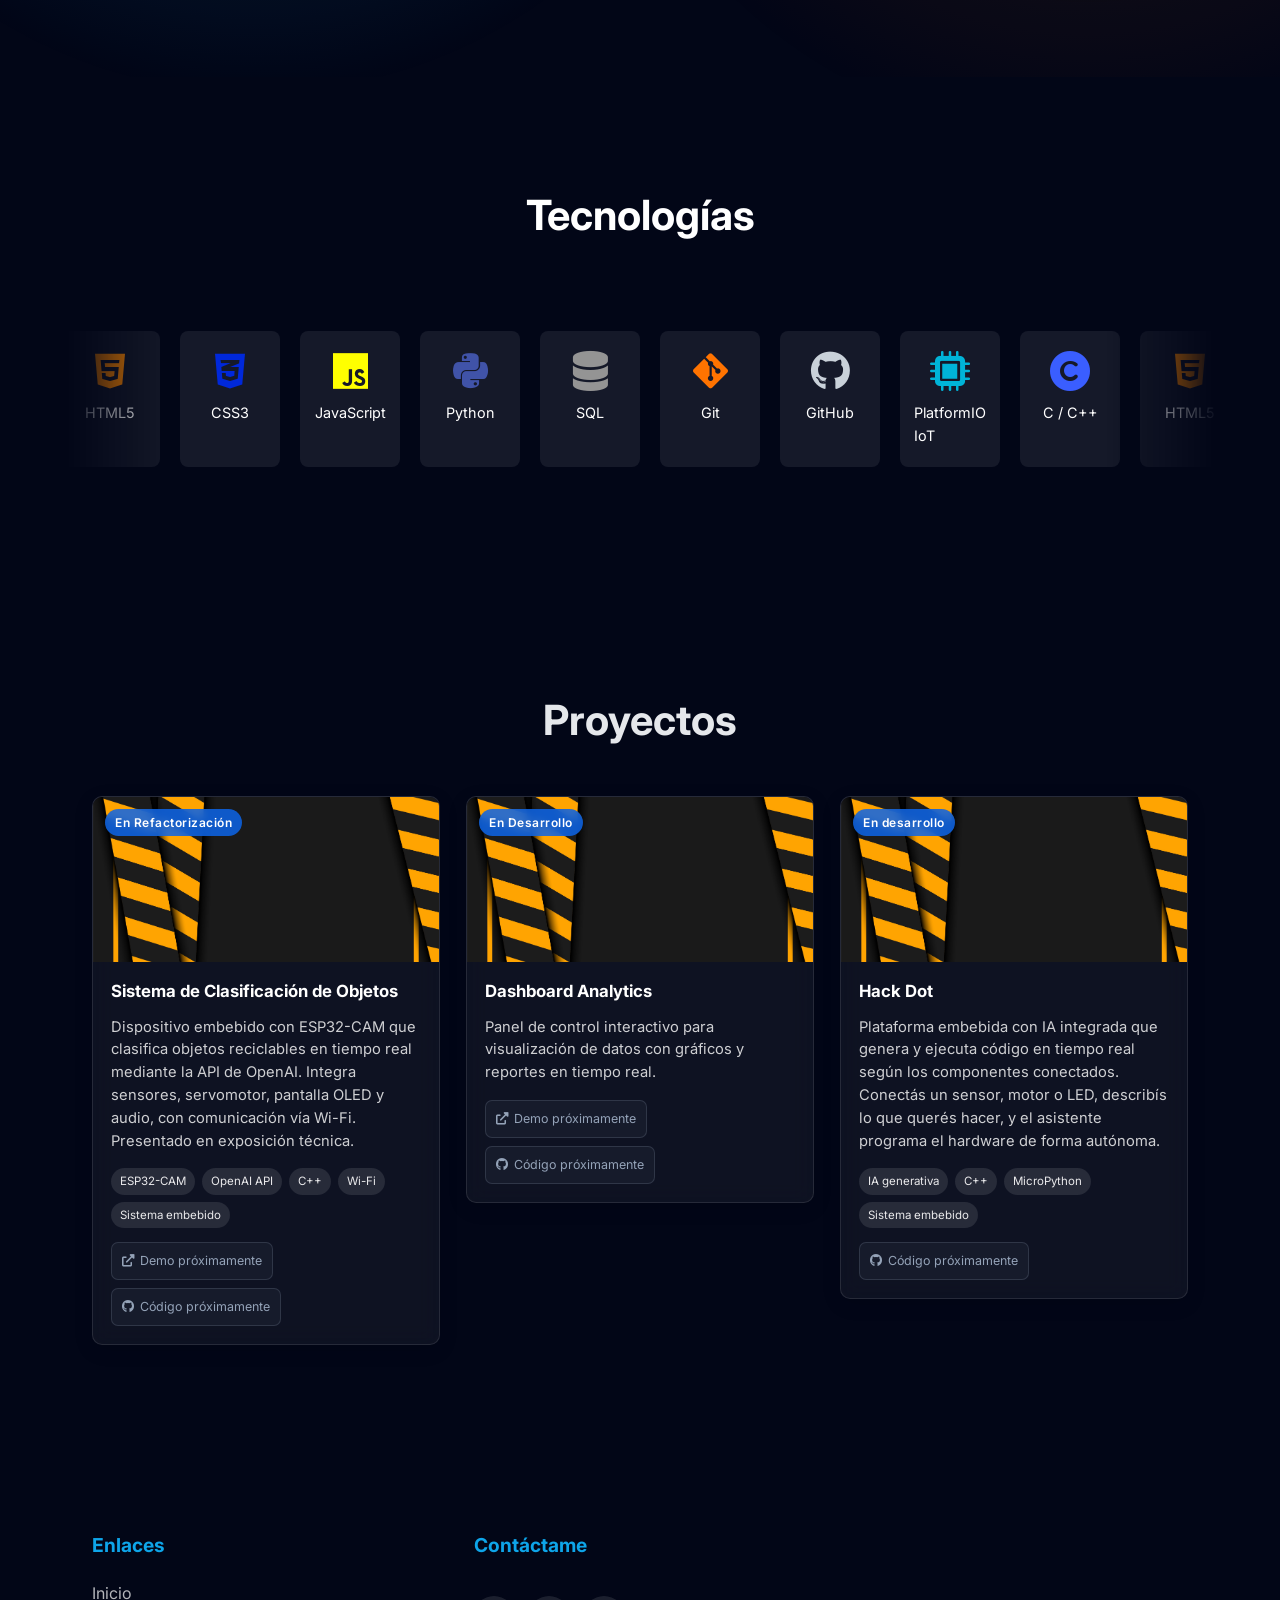
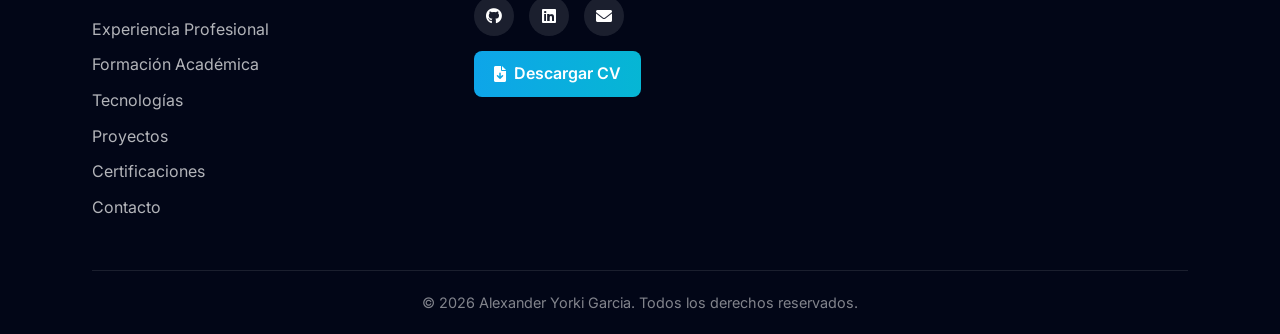
==== commit 9a1f3339: "Add ajustes.css for design adjustments and smooth scrolling; update header position to absolute" ====
--- a/index.html
+++ b/index.html
@@ -5,8 +5,8 @@
   <meta charset="utf-8" />
   <meta name="viewport" content="width=device-width, initial-scale=1.0" />
   <title>Alexander Yorki Garcia</title>
+  <link rel="stylesheet" href="css/normalize.css" />
   <link rel="stylesheet" href="css/Mein.css" />
-  <link rel="stylesheet" href="css/normalize.css" />
   <link href="https://fonts.googleapis.com/css2?family=Inter:wght@300;400;500;600;700&family=JetBrains+Mono:wght@400;500;600&display=swap" rel="stylesheet">
   <link rel="stylesheet" href="https://cdnjs.cloudflare.com/ajax/libs/font-awesome/6.0.0/css/all.min.css">
   <meta name="google-site-verification" content="d2Z-5Xb4C2THT92jO-AqghuwB_zcx8GtLRvj6yb76KU" />
@@ -14,6 +14,7 @@
 </head>
 
 <body>
+  <canvas id="atoms" aria-hidden="true"></canvas>
   <header>
     <a class="brand" href="#inicio" aria-label="Alexander Yorki Garcia, inicio">
       <img class="brand__logo" src="panda-puntos-negro.svg" alt="">
@@ -101,21 +102,6 @@
 
     <section id="formacion-academica" class="seccion">
       <div class="container">
-        <div class="formacion__fondo" aria-hidden="true">
-          <div class="formacion__particulas"></div>
-          <svg class="formacion__atomo" viewBox="0 0 280 200" focusable="false">
-            <g class="formacion__orbita">
-              <ellipse cx="140" cy="100" rx="112" ry="38" />
-              <ellipse cx="140" cy="100" rx="112" ry="38" transform="rotate(60 140 100)" />
-              <ellipse cx="140" cy="100" rx="112" ry="38" transform="rotate(-60 140 100)" />
-            </g>
-            <path class="formacion__rayo" d="M158 40 111 101h31l-25 59 58-75h-34l27-45z" />
-            <circle class="formacion__nucleo" cx="140" cy="100" r="8" />
-            <circle class="formacion__electron" cx="28" cy="100" r="4" />
-            <circle class="formacion__electron" cx="196" cy="35" r="4" />
-            <circle class="formacion__electron" cx="84" cy="158" r="4" />
-          </svg>
-        </div>
         <h2 class="formacion__h2">Formación Académica</h2>
 
         <div class="formacion__timeline">
@@ -384,3 +370,6 @@
   <script>
     document.getElementById('current-year').textContent = new Date().getFullYear();
   </script>
+  <script src="js/atoms.js" defer></script>
+</body>
+</html>
--- a/css/Mein.css
+++ b/css/Mein.css
@@ -9,3 +9,4 @@
 @import url('Contacto.css');
 @import url('footer.css');
 @import url('Certificaciones.css');
+@import url('ajustes.css');
